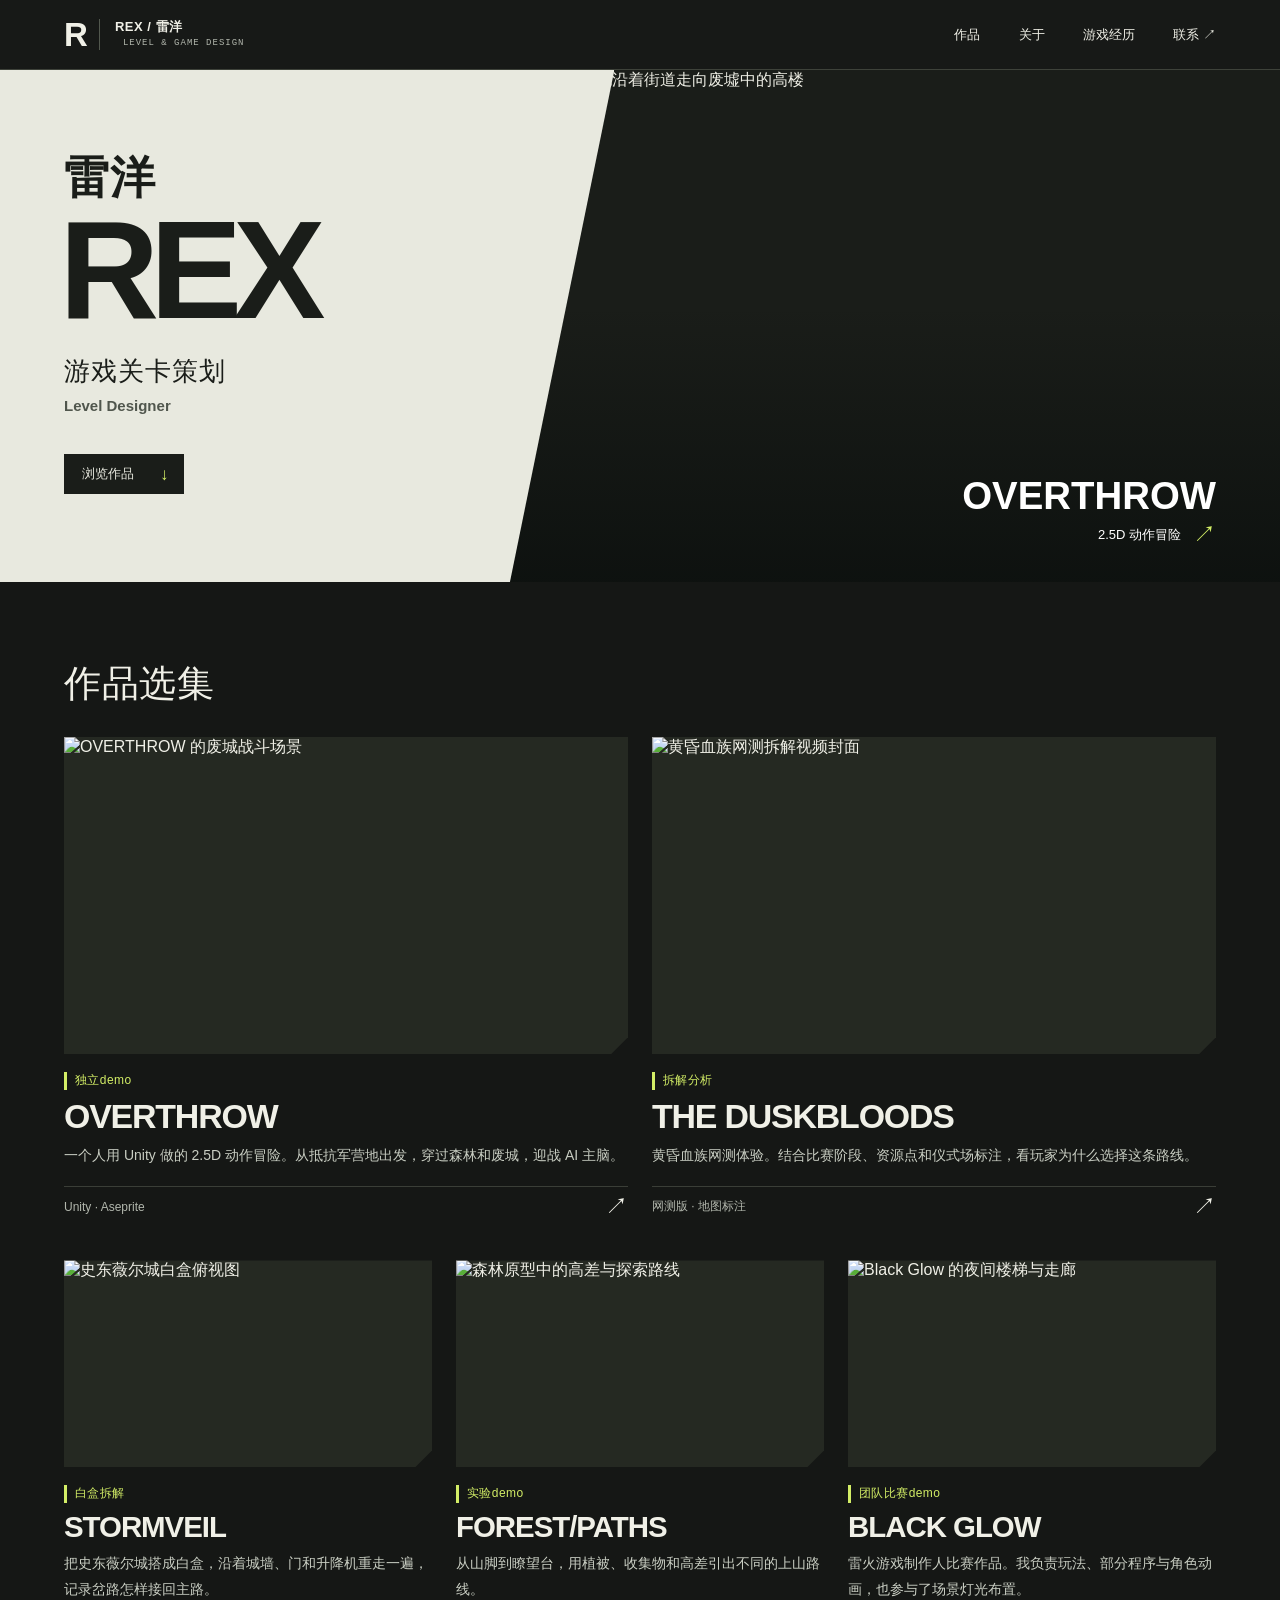
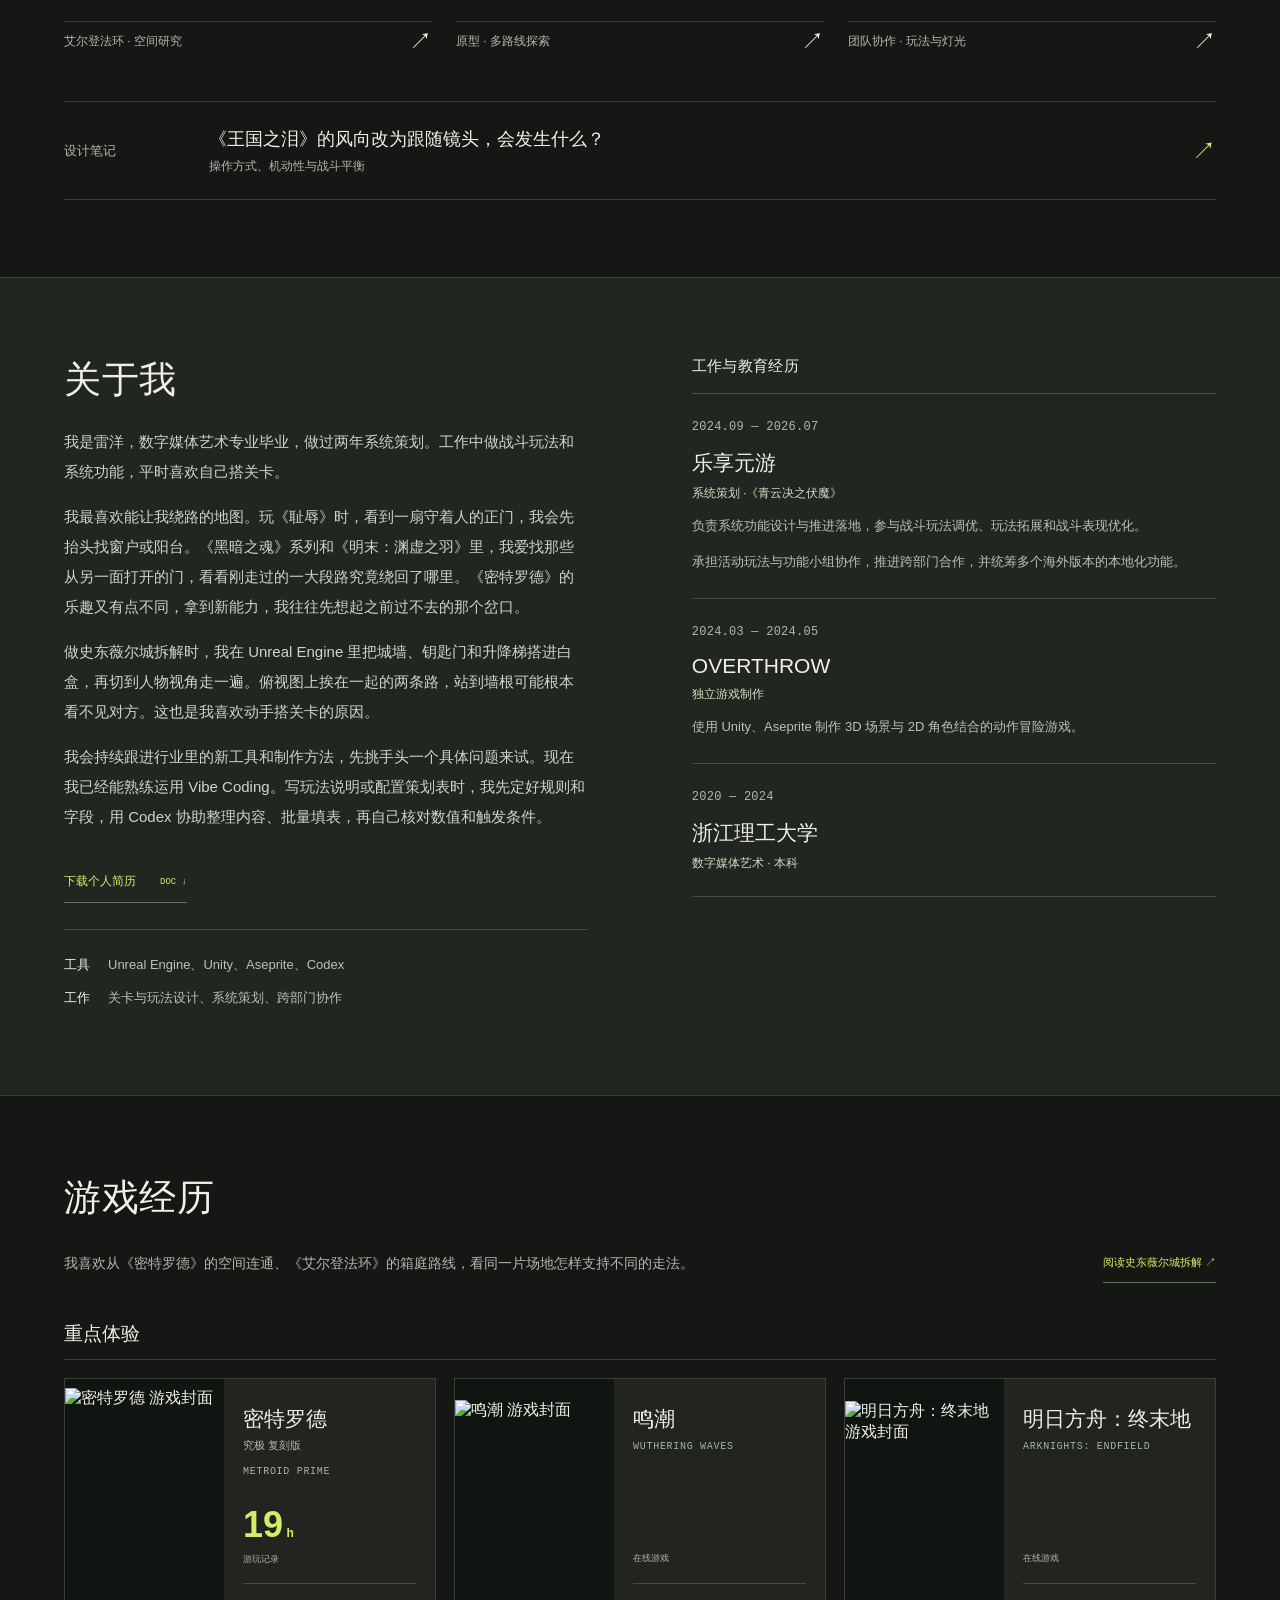
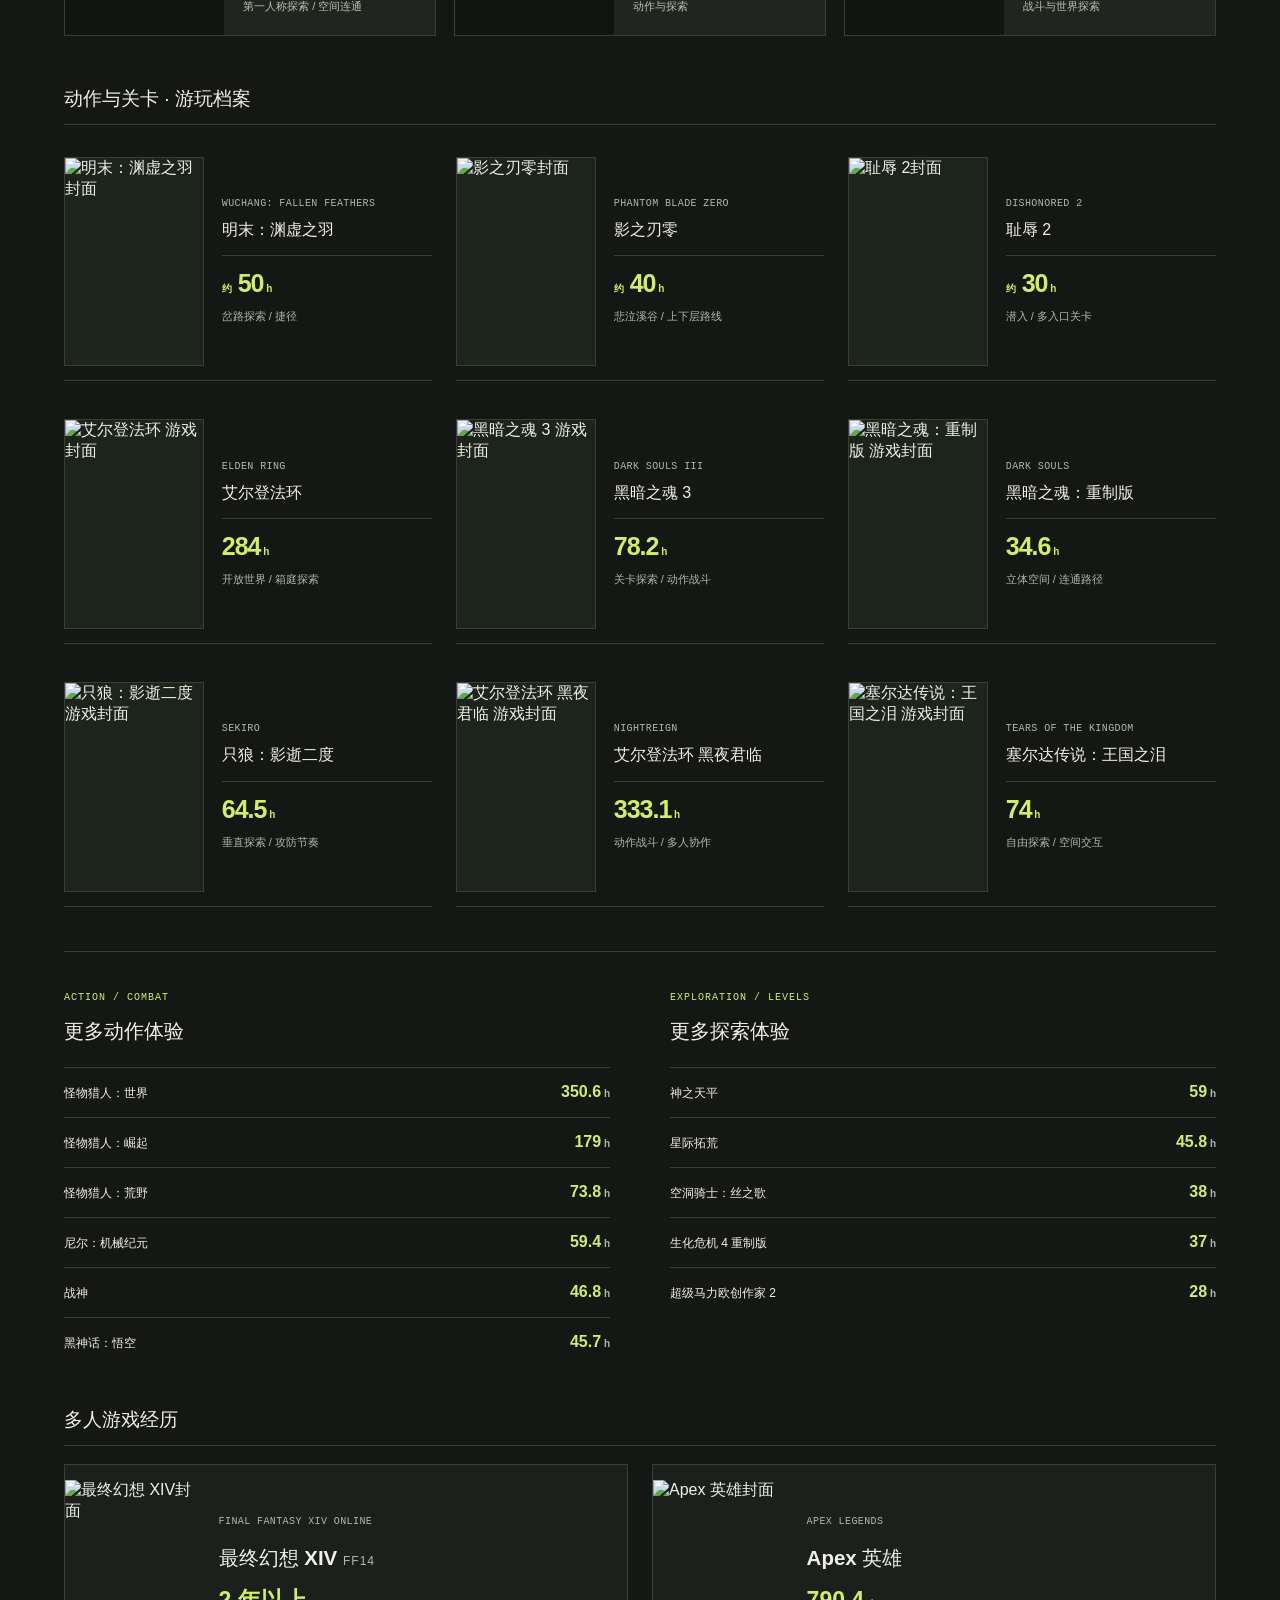
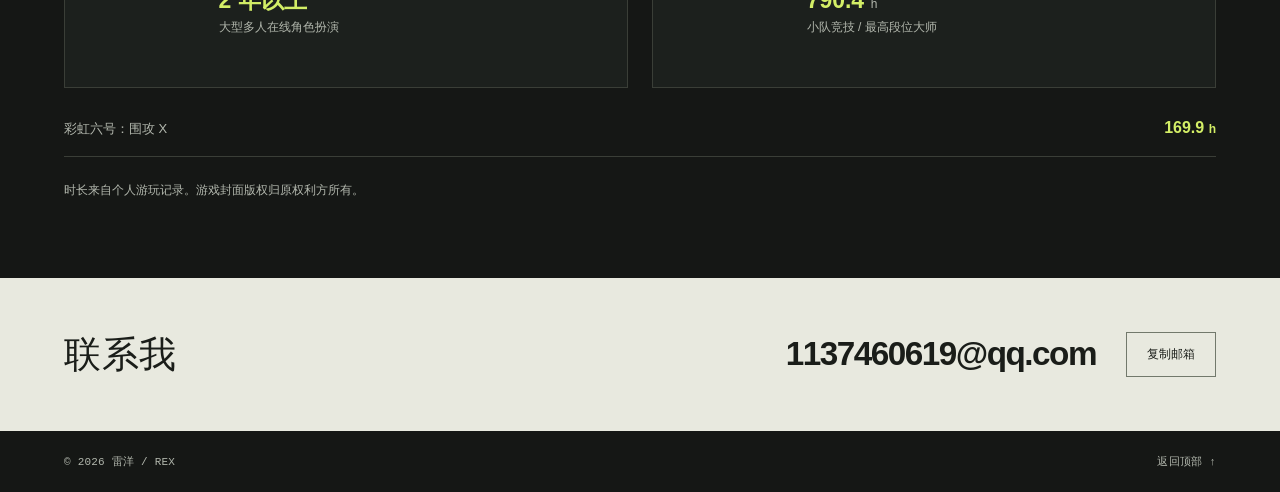
==== docs/index.html @ a98f4826 "Publish portfolio pages and styles" ====
<!doctype html><html lang="zh-CN"><head><meta charset="utf-8"><meta name="viewport" content="width=device-width,initial-scale=1"><meta name="theme-color" content="#101312"><meta name="description" content="雷洋 Rex 的游戏与关卡设计作品集，展示独立游戏、团队作品、关卡练习及设计研究。"><title>游戏与关卡设计作品集 | 雷洋 REX</title><link rel="preload" href="assets/fonts/chakra-petch-latin-semibold.woff2" as="font" type="font/woff2" crossorigin><link rel="icon" href="icon.svg" type="image/svg+xml"><link rel="stylesheet" href="style.css?v=7"><link rel="stylesheet" href="games.css?v=7.1"></head><body id="top" class="portfolio-home"><a class="skip" href="#main">跳转至内容</a><header class="nav"><a class="brand" href="index.html" aria-label="雷洋 Rex 首页">R<span class="brand-cross">+</span><span class="brand-text">REX / 雷洋<small>LEVEL & GAME DESIGN</small></span></a><nav aria-label="主导航"><a href="index.html#work">作品</a><a href="index.html#about">关于</a><a href="index.html#games">游戏经历</a><a href="index.html#contact">联系 ↗</a></nav></header><main id="main">
<section class="portfolio-hero" aria-labelledby="portfolio-name">
  <a class="featured-shot" href="overthrow.html" aria-label="查看 OVERTHROW 独立demo">
    <img src="assets/overthrow-cover.webp" width="1900" height="1069" alt="OVERTHROW 中，角色沿着街道走向废墟中的高楼" fetchpriority="high">
    <div class="featured-caption">
      <span class="featured-title">OVERTHROW</span>
      <span class="featured-subject">2.5D 动作冒险<span aria-hidden="true">↗</span></span>
    </div>
  </a>
  <div class="name-panel">
    <div class="name-content">
      <h1 id="portfolio-name"><span class="hero-hanzi">雷洋</span><span class="hero-latin">REX</span></h1>
      <p class="hero-role">游戏关卡策划</p>
      <p class="role-english" lang="en">Level Designer</p>
      <a class="hero-work-link" href="#work">浏览作品<span aria-hidden="true">↓</span></a>
    </div>
  </div>
</section>

<section id="work" class="works portfolio-works" aria-labelledby="work-title">
  <div class="section-heading"><h2 id="work-title">作品选集</h2></div>
  <div class="work-grid">
    <a class="project-row work-card" href="overthrow.html">
      <div class="work-image"><img src="assets/overthrow-frame-2.webp" alt="OVERTHROW 的废城战斗场景" loading="lazy"></div>
      <div class="work-details">
        <span class="project-kind">独立demo</span>
        <h3>OVERTHROW</h3>
        <p>一个人用 Unity 做的 2.5D 动作冒险。从抵抗军营地出发，穿过森林和废城，迎战 AI 主脑。</p>
        <div class="work-foot"><span>Unity · Aseprite</span><span class="card-arrow" aria-hidden="true">↗</span></div>
      </div>
    </a>
    <a class="project-row work-card" href="duskbloods.html">
      <div class="work-image"><img src="assets/dusk-cover.jpg" alt="黄昏血族网测拆解视频封面" loading="lazy"></div>
      <div class="work-details">
        <span class="project-kind">拆解分析</span>
        <h3>THE DUSKBLOODS</h3>
        <p>黄昏血族网测体验。结合比赛阶段、资源点和仪式场标注，看玩家为什么选择这条路线。</p>
        <div class="work-foot"><span>网测版 · 地图标注</span><span class="card-arrow" aria-hidden="true">↗</span></div>
      </div>
    </a>
    <a class="project-row work-card" href="stormveil.html">
      <div class="work-image"><img src="assets/stormveil-cover.webp" alt="史东薇尔城白盒俯视图" loading="lazy"></div>
      <div class="work-details">
        <span class="project-kind">白盒拆解</span>
        <h3>STORMVEIL</h3>
        <p>把史东薇尔城搭成白盒，沿着城墙、门和升降机重走一遍，记录岔路怎样接回主路。</p>
        <div class="work-foot"><span>艾尔登法环 · 空间研究</span><span class="card-arrow" aria-hidden="true">↗</span></div>
      </div>
    </a>
    <a class="project-row work-card" href="forest.html">
      <div class="work-image"><img src="assets/forest-cover.webp" alt="森林原型中的高差与探索路线" loading="lazy"></div>
      <div class="work-details">
        <span class="project-kind">实验demo</span>
        <h3>FOREST/PATHS</h3>
        <p>从山脚到瞭望台，用植被、收集物和高差引出不同的上山路线。</p>
        <div class="work-foot"><span>原型 · 多路线探索</span><span class="card-arrow" aria-hidden="true">↗</span></div>
      </div>
    </a>
    <a class="project-row work-card" href="blackglow.html">
      <div class="work-image"><img src="assets/blackglow-night-cover.png" alt="Black Glow 的夜间楼梯与走廊" loading="lazy"></div>
      <div class="work-details">
        <span class="project-kind">团队比赛demo</span>
        <h3>BLACK GLOW</h3>
        <p>雷火游戏制作人比赛作品。我负责玩法、部分程序与角色动画，也参与了场景灯光布置。</p>
        <div class="work-foot"><span>团队协作 · 玩法与灯光</span><span class="card-arrow" aria-hidden="true">↗</span></div>
      </div>
    </a>
  </div>
  <a class="research-link" href="research.html">
    <span class="research-type">设计笔记</span>
    <div><h3>《王国之泪》的风向改为跟随镜头，会发生什么？</h3><p>操作方式、机动性与战斗平衡</p></div>
    <span aria-hidden="true">↗</span>
  </a>
</section>

<section id="about" class="about">
  <div class="about-heading">
    <h2>关于我</h2>
    <p>我是雷洋，数字媒体艺术专业毕业，做过两年系统策划。工作中做战斗玩法和系统功能，平时喜欢自己搭关卡。</p>
    <p>我最喜欢能让我绕路的地图。玩《耻辱》时，看到一扇守着人的正门，我会先抬头找窗户或阳台。《黑暗之魂》系列和《明末：渊虚之羽》里，我爱找那些从另一面打开的门，看看刚走过的一大段路究竟绕回了哪里。《密特罗德》的乐趣又有点不同，拿到新能力，我往往先想起之前过不去的那个岔口。</p>
    <p>做史东薇尔城拆解时，我在 Unreal Engine 里把城墙、钥匙门和升降梯搭进白盒，再切到人物视角走一遍。俯视图上挨在一起的两条路，站到墙根可能根本看不见对方。这也是我喜欢动手搭关卡的原因。</p>
    <p>我会持续跟进行业里的新工具和制作方法，先挑手头一个具体问题来试。现在我已经能熟练运用 Vibe Coding。写玩法说明或配置策划表时，我先定好规则和字段，用 Codex 协助整理内容、批量填表，再自己核对数值和触发条件。</p>
    <a class="text-link" href="assets/rex-resume.doc" download="雷洋简历.doc">下载个人简历 <span>DOC ↓</span></a>
    <div class="practice-list">
      <p><strong>工具</strong>Unreal Engine、Unity、Aseprite、Codex</p>
      <p><strong>工作</strong>关卡与玩法设计、系统策划、跨部门协作</p>
    </div>
  </div>
<div class="experience"><div class="timeline-title">工作与教育经历</div><article><span class="micro">2024.09 — 2026.07</span><h3>乐享元游</h3><div class="experience-role">系统策划 ·《青云决之伏魔》</div><p>负责系统功能设计与推进落地，参与战斗玩法调优、玩法拓展和战斗表现优化。</p><p>承担活动玩法与功能小组协作，推进跨部门合作，并统筹多个海外版本的本地化功能。</p></article><article><span class="micro">2024.03 — 2024.05</span><h3>OVERTHROW</h3><div class="experience-role">独立游戏制作</div><p>使用 Unity、Aseprite 制作 3D 场景与 2D 角色结合的动作冒险游戏。</p></article><article><span class="micro">2020 — 2024</span><h3>浙江理工大学</h3><div class="experience-role">数字媒体艺术 · 本科</div></article></div></section>
<section id="games" class="gaming gaming-gallery">
  <div class="section-heading"><h2>游戏经历</h2></div>
  <div class="gaming-intro">
    <p>我喜欢从《密特罗德》的空间连通、《艾尔登法环》的箱庭路线，看同一片场地怎样支持不同的走法。</p>
    <a class="text-link" href="stormveil.html">阅读史东薇尔城拆解 ↗</a>
  </div>
  <div class="collection-heading"><h3>重点体验</h3></div>
<div class="focus-games"><article class="focus-game"><div class="focus-poster"><img src="assets/game-metroid.jpg" alt="密特罗德 游戏封面" width="736" height="1104" loading="lazy"></div><div class="focus-info"><h4>密特罗德</h4><p class="focus-subtitle">究极 复刻版</p><span class="focus-en">METROID PRIME</span><div class="focus-record"><strong>19<small> h</small></strong><span>游玩记录</span></div><p class="focus-tags">第一人称探索 / 空间连通</p></div></article><article class="focus-game"><div class="focus-poster"><img src="assets/game-wuthering-waves.jpg" alt="鸣潮 游戏封面" width="640" height="860" loading="lazy"></div><div class="focus-info"><h4>鸣潮</h4><span class="focus-en">WUTHERING WAVES</span><div class="focus-record"><span class="focus-record-label">在线游戏</span></div><p class="focus-tags">动作与探索</p></div></article><article class="focus-game"><div class="focus-poster"><img src="assets/game-endfield.jpg" alt="明日方舟：终末地 游戏封面" width="528" height="704" loading="lazy"></div><div class="focus-info"><h4>明日方舟：终末地</h4><span class="focus-en">ARKNIGHTS: ENDFIELD</span><div class="focus-record"><span class="focus-record-label">在线游戏</span></div><p class="focus-tags">战斗与世界探索</p></div></article></div><div class="collection-heading shelf-heading" id="action-games"><h3>动作与关卡 · 游玩档案</h3></div><div class="game-shelf history-library">
      <article class="shelf-game">
        <a class="shelf-cover store-cover" href="https://store.steampowered.com/app/2277560/"
               target="_blank" rel="noopener" aria-label="明末：渊虚之羽的官方商店封面（新标签页）">
              <img src="assets/game-wuchang.jpg" alt="明末：渊虚之羽封面" width="600" height="900" loading="lazy">
            </a>
        <div class="shelf-info">
          <span class="shelf-en" lang="en">WUCHANG: FALLEN FEATHERS</span>
          <h4>明末：渊虚之羽</h4>
          <div class="shelf-hours"><strong><small>约</small> 50<small> h</small></strong></div>
          <p>岔路探索 / 捷径</p>
        </div>
      </article>
      <article class="shelf-game">
        <a class="shelf-cover store-cover" href="https://store.steampowered.com/app/4115450/"
               target="_blank" rel="noopener" aria-label="影之刃零的官方商店封面（新标签页）">
              <img src="assets/game-phantom-blade-zero.jpg" alt="影之刃零封面" width="600" height="900" loading="lazy">
            </a>
        <div class="shelf-info">
          <span class="shelf-en" lang="en">PHANTOM BLADE ZERO</span>
          <h4>影之刃零</h4>
          <div class="shelf-hours"><strong><small>约</small> 40<small> h</small></strong></div>
          <p>悲泣溪谷 / 上下层路线</p>
        </div>
      </article>
      <article class="shelf-game">
        <a class="shelf-cover store-cover" href="https://store.steampowered.com/app/403640/"
               target="_blank" rel="noopener" aria-label="耻辱 2的官方商店封面（新标签页）">
              <img src="assets/game-dishonored-2.jpg" alt="耻辱 2封面" width="600" height="900" loading="lazy">
            </a>
        <div class="shelf-info">
          <span class="shelf-en" lang="en">DISHONORED 2</span>
          <h4>耻辱 2</h4>
          <div class="shelf-hours"><strong><small>约</small> 30<small> h</small></strong></div>
          <p>潜入 / 多入口关卡</p>
        </div>
      </article><article class="shelf-game"><div class="shelf-cover"><img src="assets/game-elden-ring.jpg" alt="艾尔登法环 游戏封面" width="500" height="750" loading="lazy"></div><div class="shelf-info"><span class="shelf-en">ELDEN RING</span><h4>艾尔登法环</h4><div class="shelf-hours"><strong>284<small> h</small></strong><span>游玩记录</span></div><p>开放世界 / 箱庭探索</p></div></article><article class="shelf-game"><div class="shelf-cover"><img src="assets/game-dark-souls-3.jpg" alt="黑暗之魂 3 游戏封面" width="720" height="1080" loading="lazy"></div><div class="shelf-info"><span class="shelf-en">DARK SOULS III</span><h4>黑暗之魂 3</h4><div class="shelf-hours"><strong>78.2<small> h</small></strong><span>游玩记录</span></div><p>关卡探索 / 动作战斗</p></div></article><article class="shelf-game"><div class="shelf-cover"><img src="assets/game-dark-souls.jpg" alt="黑暗之魂：重制版 游戏封面" width="600" height="849" loading="lazy"></div><div class="shelf-info"><span class="shelf-en">DARK SOULS</span><h4>黑暗之魂：重制版</h4><div class="shelf-hours"><strong>34.6<small> h</small></strong><span>游玩记录</span></div><p>立体空间 / 连通路径</p></div></article><article class="shelf-game"><div class="shelf-cover"><img src="assets/game-sekiro.jpg" alt="只狼：影逝二度 游戏封面" width="736" height="1049" loading="lazy"></div><div class="shelf-info"><span class="shelf-en">SEKIRO</span><h4>只狼：影逝二度</h4><div class="shelf-hours"><strong>64.5<small> h</small></strong><span>游玩记录</span></div><p>垂直探索 / 攻防节奏</p></div></article><article class="shelf-game"><div class="shelf-cover"><img src="assets/game-nightreign.jpg" alt="艾尔登法环 黑夜君临 游戏封面" width="736" height="1104" loading="lazy"></div><div class="shelf-info"><span class="shelf-en">NIGHTREIGN</span><h4>艾尔登法环 黑夜君临</h4><div class="shelf-hours"><strong>333.1<small> h</small></strong><span>游玩记录</span></div><p>动作战斗 / 多人协作</p></div></article><article class="shelf-game"><div class="shelf-cover"><img src="assets/game-zelda-totk.jpg" alt="塞尔达传说：王国之泪 游戏封面" width="736" height="980" loading="lazy"></div><div class="shelf-info"><span class="shelf-en">TEARS OF THE KINGDOM</span><h4>塞尔达传说：王国之泪</h4><div class="shelf-hours"><strong>74<small> h</small></strong><span>游玩记录</span></div><p>自由探索 / 空间交互</p></div></article></div><div class="game-list-grid"><div class="game-list"><span class="micro accent">ACTION / COMBAT</span><h3>更多动作体验</h3><ul><li><span>怪物猎人：世界</span><span class="record-hours">350.6<small> h</small></span></li><li><span>怪物猎人：崛起</span><span class="record-hours">179<small> h</small></span></li><li><span>怪物猎人：荒野</span><span class="record-hours">73.8<small> h</small></span></li><li><span>尼尔：机械纪元</span><span class="record-hours">59.4<small> h</small></span></li><li><span>战神</span><span class="record-hours">46.8<small> h</small></span></li><li><span>黑神话：悟空</span><span class="record-hours">45.7<small> h</small></span></li></ul></div><div class="game-list"><span class="micro accent">EXPLORATION / LEVELS</span><h3>更多探索体验</h3><ul><li><span>神之天平</span><span class="record-hours">59<small> h</small></span></li><li><span>星际拓荒</span><span class="record-hours">45.8<small> h</small></span></li><li><span>空洞骑士：丝之歌</span><span class="record-hours">38<small> h</small></span></li><li><span>生化危机 4 重制版</span><span class="record-hours">37<small> h</small></span></li><li><span>超级马力欧创作家 2</span><span class="record-hours">28<small> h</small></span></li></ul></div></div>
    <section class="online-history" aria-labelledby="online-heading">
      <div class="collection-heading"><h3 id="online-heading">多人游戏经历</h3></div>
      <div class="online-pair">
        <article class="online-game">
          <a class="online-cover store-cover" href="https://store.steampowered.com/app/39210/"
               target="_blank" rel="noopener" aria-label="最终幻想 XIV的官方商店封面（新标签页）">
              <img src="assets/game-ff14.jpg" alt="最终幻想 XIV封面" width="600" height="900" loading="lazy">
            </a>
          <div><span class="shelf-en" lang="en">FINAL FANTASY XIV ONLINE</span>
            <h4>最终幻想 XIV <small>FF14</small></h4>
            <div class="online-hours">2 年以上</div>
            <p>大型多人在线角色扮演</p>
          </div>
        </article>
        <article class="online-game">
          <a class="online-cover store-cover" href="https://store.steampowered.com/app/1172470/"
               target="_blank" rel="noopener" aria-label="Apex 英雄的官方商店封面（新标签页）">
              <img src="assets/game-apex.jpg" alt="Apex 英雄封面" width="600" height="900" loading="lazy">
            </a>
          <div><span class="shelf-en" lang="en">APEX LEGENDS</span>
            <h4>Apex 英雄</h4>
            <div class="online-hours">790.4 <small>h</small></div><p>小队竞技 / 最高段位大师</p>
          </div>
        </article>
      </div>
      <p class="online-other"><span>彩虹六号：围攻 X</span><strong>169.9 <small>h</small></strong></p>
    </section>
    <p class="record-note">时长来自个人游玩记录。游戏封面版权归原权利方所有。</p></section>
<section id="contact" class="contact portfolio-contact">
  <h2>联系我</h2>
  <div class="contact-address">
    <a class="email" href="mailto:1137460619@qq.com">1137460619@qq.com</a>
    <button type="button" class="copy-email">复制邮箱</button>
  </div>
</section>
</main><footer><span>© 2026 雷洋 / REX</span><a href="#top">返回顶部 ↑</a></footer><dialog id="lightbox" aria-label="图片放大查看"><div class="lightbox-bar"><span id="imageCaption"></span><a id="originalImage" target="_blank" rel="noopener">打开原图 ↗</a><button id="closeImage" aria-label="关闭图片">关闭 ×</button></div><div class="lightbox-scroll"><img id="largeImage" alt=""></div></dialog><div class="toast" role="status" aria-live="polite" id="toast"></div><script src="app.js"></script></body></html>
---- docs/style.css ----
:root{--bg:#101312;--panel:#181c19;--line:#343b34;--text:#eceee6;--muted:#a0a89e;--acid:#d6e09f;--mono:Consolas,'Courier New',monospace}*{box-sizing:border-box}html{scroll-behavior:smooth;scroll-padding-top:100px}body{margin:0;background:var(--bg);color:var(--text);font-family:'Microsoft YaHei','PingFang SC',Arial,sans-serif;-webkit-font-smoothing:antialiased}a{color:inherit;text-decoration:none}button{font:inherit;color:inherit}button,a{-webkit-tap-highlight-color:transparent}button{cursor:pointer}img{display:block;max-width:100%}a:focus-visible,button:focus-visible,video:focus-visible{outline:2px solid var(--acid);outline-offset:6px}::selection{background:var(--acid);color:var(--bg)}.skip{position:fixed;top:-100px;left:12px;background:var(--acid);color:var(--bg);padding:12px;z-index:100}.skip:focus{top:12px}.nav{height:92px;padding:0 5%;display:flex;align-items:center;justify-content:space-between;border-bottom:1px solid var(--line);background:var(--bg);position:relative;z-index:10}.brand{display:flex;align-items:center;font-size:44px;font-family:Arial,sans-serif;letter-spacing:-5px;font-weight:800;gap:4px}.brand-cross{font-size:22px;color:var(--acid);align-self:flex-start;margin-top:4px}.brand-text{font-size:13px;letter-spacing:1.5px;margin-left:20px;font-weight:600}.brand-text small{display:block;font:8px var(--mono);letter-spacing:1px;color:var(--muted);margin-top:5px}.nav nav{display:flex;gap:37px;font-size:12px}.nav small{font:9px var(--mono);color:var(--muted);margin-left:8px}.nav a:hover{color:var(--acid)}.micro{font:10px var(--mono);letter-spacing:1.6px;display:block}.accent{color:var(--acid)}.muted{color:var(--muted)}.home-hero{padding:0 5%}.hero-topline{display:flex;justify-content:space-between;padding:22px 0 30px;font:9px var(--mono);letter-spacing:1.4px;color:var(--muted)}.status-dot:before{content:'';width:5px;height:5px;background:var(--acid);display:inline-block;margin:0 9px 2px 0}.hero-grid{display:grid;grid-template-columns:1fr 1.18fr;gap:6%;align-items:center}.hero-copy{padding:32px 0 20px}.hero-copy h1{font-size:32px;font-weight:500;letter-spacing:4px;margin:25px 0 17px;line-height:1}.display-name{display:block;font-family:Impact,'Arial Narrow',Arial,sans-serif;font-size:clamp(120px,13vw,190px);font-weight:900;letter-spacing:-3px;line-height:1;margin:6px 0 15px}.cross{font-family:Arial,sans-serif;color:var(--acid);font-size:.55em;vertical-align:top;font-weight:400;margin-left:10px}.hero-statement{font-size:24px;line-height:1.6;margin:13px 0 16px;font-weight:500;letter-spacing:1px}.intro-small{font-size:12px;line-height:1.9;color:var(--muted);margin-bottom:28px}.solid-link{display:inline-flex;justify-content:space-between;align-items:center;gap:35px;background:var(--acid);color:#20271c;font-size:12px;padding:16px 23px;border:1px solid var(--acid);transition:background .2s}.solid-link:hover{background:#eef4d1}.solid-link span{font-size:22px;line-height:16px}.hero-image{display:block;height:560px;position:relative;overflow:hidden;background:#313a30}.hero-image>img{width:100%;height:100%;object-fit:cover;object-position:56% center;filter:saturate(.55);transition:transform .8s,filter .8s}.hero-image:hover>img{transform:scale(1.03);filter:saturate(1)}.hero-image:after{content:'';position:absolute;inset:0;background:linear-gradient(transparent 40%,#09100be8)}.image-grid{position:absolute;inset:0;background:linear-gradient(90deg,transparent 49.9%,#ced5ba26 50%,transparent 50.1%),linear-gradient(transparent 49.9%,#ced5ba26 50%,transparent 50.1%);z-index:1}.hero-image-label{position:absolute;bottom:32px;left:30px;right:30px;z-index:2;display:grid;gap:11px}.hero-image-label>span:first-child{font:9px var(--mono);letter-spacing:2px}.hero-image-label strong{font-family:Impact,'Arial Narrow',Arial,sans-serif;font-size:44px;letter-spacing:1px;font-weight:500}.hero-image-label>span:last-child{font-size:11px;color:#c8d0bc}.hero-image-label b{float:right;font-size:27px;font-weight:400}.corner{position:absolute;font:22px var(--mono);z-index:3;color:var(--acid)}.top-left{top:12px;left:16px}.bottom-right{right:14px;top:12px}.hero-bottom{display:flex;justify-content:space-between;border-top:1px solid var(--line);margin-top:36px;padding:20px 0;font:9px var(--mono);letter-spacing:2px;color:var(--muted)}.works{padding:90px 5%}.section-heading{display:flex;justify-content:space-between;align-items:flex-end;margin-bottom:45px}.section-heading h2{font-size:34px;font-weight:500;margin:15px 0 0}.section-heading h2 span{font:10px var(--mono);margin-left:20px;letter-spacing:1px;color:var(--muted)}.section-heading>p{font-size:11px;color:var(--muted);margin:0}.project-row{display:grid;grid-template-columns:35px 1fr 240px 35px;align-items:center;gap:25px;border-top:1px solid var(--line);padding:28px 0;position:relative;transition:background .3s}.project-row:last-of-type{border-bottom:1px solid var(--line)}.project-number{font:11px var(--mono);align-self:flex-start;padding-top:12px;color:var(--muted)}.project-title h3{font:clamp(27px,4.3vw,66px) Impact,'Arial Narrow',Arial,sans-serif;letter-spacing:-.3px;margin:12px 0 10px;line-height:1.04}.project-title .micro{color:var(--muted);font-size:9px}.project-title p{font-size:13px;letter-spacing:.5px;margin:0 0 13px;color:#cad0c4}.project-meta{font-size:9px;color:var(--muted)}.project-meta i{font-style:normal;padding:0 8px;color:#515a4d}.project-thumb{height:145px;overflow:hidden}.project-thumb img{width:100%;height:100%;object-fit:cover;filter:saturate(.4) brightness(.8);transition:filter .4s,transform .6s}.project-arrow{font-size:35px;color:#737e69;text-align:right}.project-row:hover h3,.project-row:hover .project-arrow{color:var(--acid)}.project-row:hover .project-thumb img{filter:none;transform:scale(1.04)}.research-link{display:grid;grid-template-columns:185px 1fr auto;align-items:center;gap:20px;padding:30px 0;border-top:1px solid var(--line);margin-top:20px;color:var(--muted)}.research-link h3{color:var(--text);font-size:17px;font-weight:500;margin:0 0 9px}.research-link p{font-size:10px;margin:0}.research-link>span:last-child{font-size:11px;color:var(--acid)}.research-link:hover h3{color:var(--acid)}.about{padding:85px 5%;background:#1c221d;display:grid;grid-template-columns:1fr 1fr;gap:11%}.about-heading h2{font-size:40px;font-weight:500;line-height:1.5;margin:26px 0}.about-heading h2 span{font-size:24px;white-space:nowrap}.about p{font-size:13px;color:#bac2b4;line-height:2}.text-link{display:inline-flex;gap:24px;align-items:center;border-bottom:1px solid #647057;padding:12px 0;font-size:12px;color:var(--acid);margin-top:14px}.text-link span{font:9px var(--mono)}.skill-tags{display:flex;gap:8px;flex-wrap:wrap;margin-top:32px}.skill-tags span{font-size:10px;border:1px solid #4a5544;padding:8px 11px;color:#c0c8b8}.timeline-title{font:10px var(--mono);letter-spacing:2px;border-bottom:1px solid #4a5544;padding-bottom:19px;color:var(--muted)}.experience article{padding:24px 0;border-bottom:1px solid #3c4838}.experience .micro{color:var(--muted)}.experience h3{font-size:21px;font-weight:500;margin:13px 0 8px}.experience-role{font-size:12px;color:var(--acid)}.experience p{font-size:12px;margin:12px 0 0}.contact{padding:65px 5% 55px;background:var(--acid);color:#242c1f}.contact-title{display:flex;align-items:center;justify-content:space-between}.contact-title h2{font-size:clamp(30px,4vw,58px);font-weight:500;line-height:1.5;margin:25px 0 30px}.contact-title>span{font-size:125px;font-family:Arial,sans-serif;font-weight:300}.contact-bottom{display:flex;align-items:center;justify-content:space-between;border-top:1px solid #a0ae76;padding-top:23px;gap:15px}.contact-bottom .micro{font-size:8px;margin-bottom:10px}.email{font:clamp(18px,2.5vw,33px) var(--mono);letter-spacing:-1px}.email:hover{text-decoration:underline}.copy-email{padding:13px 20px;border:1px solid #5c6a40;background:transparent;font-size:11px}.copy-email:hover{background:#26321e;color:var(--acid)}footer{padding:27px 5%;display:flex;justify-content:space-between;font:9px var(--mono);letter-spacing:1px;gap:15px;color:var(--muted)}.detail-hero{height:560px;position:relative;overflow:hidden}.detail-hero>img{width:100%;height:100%;object-fit:cover;filter:saturate(.75)}.detail-hero-shade{position:absolute;inset:0;background:linear-gradient(180deg,#10131244,#10131211 20%,#101312f7 100%)}.detail-title{position:absolute;bottom:40px;left:7%;right:7%}.back-link{font-size:11px;display:inline-block;color:var(--muted);margin-bottom:35px}.back-link:hover{color:var(--acid)}.detail-title .back-link{color:#e4e8de;display:block}.detail-title h1{font:clamp(45px,8vw,120px) Impact,'Arial Narrow',Arial,sans-serif;margin:13px 0 18px;letter-spacing:1px}.detail-title p{font-size:18px;margin:0;color:#d0d8c8}.project-spec{padding:25px 7% 32px;display:grid;grid-template-columns:1fr .8fr 1.2fr 1.2fr;gap:25px;border-bottom:1px solid var(--line);font-size:12px;line-height:1.8}.project-spec span{display:block;color:var(--muted);font-size:9px;margin-bottom:8px}.detail-layout{max-width:1450px;margin:auto;display:grid;grid-template-columns:170px 1fr;gap:55px;padding:70px 7%}.detail-layout aside{position:sticky;top:30px;align-self:start;display:grid;gap:20px}.detail-layout aside a{font-size:11px;color:var(--muted);border-left:2px solid var(--line);padding-left:14px}.detail-layout aside a:hover,.detail-layout aside a.active{color:var(--acid);border-color:var(--acid)}.detail-body{min-width:0}.detail-body section{margin-bottom:75px;scroll-margin-top:35px}.detail-body h2{font-size:30px;font-weight:500;margin:16px 0 25px}.detail-body .lead{font-size:15px;line-height:2;color:#c2c9bb}.download-row{display:flex;align-items:center;gap:25px;margin-top:25px}.download-row>span{font-size:11px;color:var(--muted)}video{width:100%;max-height:600px;background:#080a08;display:block;aspect-ratio:16/9}.caption,figcaption{color:var(--muted);font-size:10px;line-height:1.7;margin:12px 0}.design-section{margin:38px 0 50px}.design-section h3{font-weight:500;font-size:21px;margin:0 0 16px}.design-section p{font-size:13px;color:#b5beac;line-height:2;max-width:760px;margin-bottom:24px}figure{margin:0}.zoom{padding:0;border:0;display:block;width:100%;position:relative;background:#1b211a;overflow:hidden}.zoom>img{width:100%;height:auto;max-height:650px;object-fit:contain;transition:filter .3s}.zoom-hint{position:absolute;right:14px;bottom:14px;background:#101312d9;padding:9px 13px;font:9px var(--mono);color:var(--acid);opacity:0;transition:opacity .3s}.zoom:hover .zoom-hint,.zoom:focus-visible .zoom-hint{opacity:1}.gallery{display:grid;grid-template-columns:1fr 1fr;gap:30px 20px}.gallery .tall-image{grid-column:1/-1}.tall-image .zoom{background:#d9ddd1}.tall-image img{max-height:650px;width:auto;max-width:100%;margin:auto}.next-project{display:grid;grid-template-columns:1fr auto;gap:20px;padding:45px 7%;background:#20271e;border-top:1px solid #44513b}.next-project>.micro{grid-column:1/-1;color:var(--muted)}.next-project strong{font:clamp(30px,6vw,80px) Impact,'Arial Narrow',Arial,sans-serif;font-weight:400}.next-project>span:last-child{font-size:60px;color:var(--acid)}.next-project:hover{background:#2b3426}.research-page{max-width:940px;padding:60px 5% 100px;margin:auto}.research-page .back-link{display:block}.research-page h1{font-size:50px;font-weight:500;line-height:1.45;margin:20px 0}.research-page .lead{font-size:16px;color:var(--muted)}.research-intro{font-size:23px;line-height:1.9;padding:40px 0;border-top:1px solid var(--line);border-bottom:1px solid var(--line);margin:38px 0}.research-page article{padding:25px 0}.research-page h2{font-size:24px;font-weight:500}.research-page article p{font-size:14px;line-height:2.1;color:#bcc5b2}.research-page .solid-link{margin-top:30px}dialog{padding:0;border:1px solid #4d5944;background:#141a13;color:var(--text);width:94vw;max-width:1500px;max-height:94vh}dialog::backdrop{background:#000d}.lightbox-bar{display:flex;align-items:center;gap:20px;flex-wrap:wrap;padding:16px 22px;border-bottom:1px solid var(--line);font-size:11px}.lightbox-bar>span{flex:1}.lightbox-bar a{color:var(--acid)}.lightbox-bar button{background:none;border:1px solid #526047;padding:8px 13px;font-size:11px}.lightbox-scroll{overflow:auto;max-height:78vh;padding:20px}.lightbox-scroll img{width:auto;max-width:100%;height:auto;margin:auto}.toast{position:fixed;bottom:25px;left:50%;transform:translate(-50%,20px);background:var(--acid);color:var(--bg);padding:13px 24px;font-size:12px;opacity:0;pointer-events:none;transition:opacity .2s,transform .2s;z-index:50}.toast.visible{opacity:1;transform:translate(-50%,0)}@media(min-width:1600px){.nav,.home-hero,.works,.about,.contact,footer{padding-left:calc((100vw - 1440px)/2);padding-right:calc((100vw - 1440px)/2)}}@media(max-width:1000px){.hero-grid{gap:4%;grid-template-columns:1fr 1fr}.hero-image{height:520px}.hero-copy h1{font-size:28px}.display-name{font-size:130px}.hero-statement{font-size:21px}.project-row{grid-template-columns:25px 1fr 180px 25px;gap:18px}.project-thumb{height:125px}.project-title h3{font-size:40px}.project-meta{font-size:8px}.about{gap:7%}.about-heading h2{font-size:32px}.detail-layout{grid-template-columns:125px 1fr;gap:30px;padding:50px 5%}.project-spec{padding-left:5%;padding-right:5%;font-size:11px}.research-link{grid-template-columns:145px 1fr auto}.section-heading>p{display:none}}@media(max-width:700px){html{scroll-padding-top:20px}.nav{height:78px;padding:0 6%}.brand{font-size:36px}.brand-text{font-size:11px;margin-left:10px;letter-spacing:1px}.brand-text small{font-size:6px}.brand-cross{font-size:17px}.nav nav{gap:18px;font-size:11px}.nav small{display:none}.home-hero{padding:0 6%}.hero-topline{font-size:8px;letter-spacing:.6px;padding-bottom:10px}.hero-topline>span:last-child{display:none}.hero-grid{display:block}.hero-copy{padding:28px 0 35px}.hero-copy h1{font-size:30px}.display-name{font-size:144px;line-height:1.03}.hero-statement{font-size:24px}.intro-small{font-size:12px}.hero-image{height:370px}.hero-image>img{object-position:center}.hero-image-label{left:24px;bottom:25px}.hero-image-label strong{font-size:39px}.hero-bottom{font-size:8px;letter-spacing:.6px;gap:10px;margin-top:25px}.works{padding:60px 6%}.section-heading h2{font-size:30px}.section-heading h2 span{display:block;margin:9px 0 0;font-size:8px}.section-heading{margin-bottom:30px}.project-row{grid-template-columns:24px 1fr 25px;gap:12px;padding:24px 0}.project-title h3{font-size:37px}.project-title p{font-size:11px;line-height:1.8}.project-meta{font-size:9px;line-height:1.8;display:block}.project-meta i{padding:0 4px}.project-thumb{grid-column:2/3;grid-row:2;height:170px}.project-thumb img{filter:saturate(.8)}.project-arrow{grid-column:3;grid-row:1;align-self:start;font-size:27px}.research-link{grid-template-columns:1fr;padding:25px 0;gap:14px}.research-link h3{font-size:17px}.research-link p{line-height:1.8}.about{padding:60px 6%;grid-template-columns:1fr;gap:50px}.about-heading h2{font-size:36px}.about-heading h2 span{font-size:23px}.contact{padding:45px 6%}.contact-title h2{font-size:30px}.contact-title>span{font-size:70px}.contact-bottom{flex-direction:column;align-items:stretch;gap:23px}.email{font-size:23px}.copy-email{align-self:flex-start}footer{padding:25px 6%;flex-wrap:wrap;font-size:8px}footer>span:nth-child(2){order:3;width:100%;font-size:7px}.detail-hero{height:420px}.detail-title{left:6%;right:6%;bottom:30px}.detail-title h1{font-size:52px;overflow-wrap:anywhere}.detail-title p{font-size:14px;line-height:1.7}.detail-title .micro{font-size:9px}.project-spec{grid-template-columns:1fr 1fr;padding:25px 6%;gap:22px;font-size:11px}.detail-layout{display:block;padding:0 6% 20px}.detail-layout aside{position:relative;top:0;display:flex;gap:20px;overflow:auto;padding:24px 0;white-space:nowrap;margin-bottom:24px}.detail-layout aside a{font-size:10px;padding:0;border:0}.detail-body h2{font-size:26px}.detail-body .lead{font-size:13px}.detail-body section{margin-bottom:50px}.design-section h3{font-size:19px;line-height:1.7}.design-section p{font-size:12px}.gallery{grid-template-columns:1fr;gap:22px}.download-row{flex-direction:column;align-items:flex-start;gap:14px}.zoom-hint{opacity:1;font-size:8px;right:8px;bottom:8px;padding:6px 9px}.caption,figcaption{font-size:9px}.next-project{padding:30px 6%;gap:16px}.next-project strong{font-size:35px}.next-project>span:last-child{font-size:35px}.lightbox-bar{padding:12px;gap:12px;font-size:10px}.lightbox-bar>span{flex-basis:100%}.lightbox-scroll{padding:8px}.research-page{padding:40px 6% 70px}.research-page h1{font-size:36px}.research-page .lead{font-size:14px;line-height:1.9}.research-intro{font-size:19px}.research-page h2{font-size:22px}.research-page article p{font-size:13px}}@media(prefers-reduced-motion:reduce){html{scroll-behavior:auto}*,*:before,*:after{transition:none!important}}

.gaming{padding:85px 5%;border-top:1px solid var(--line)}
.gaming-intro{display:flex;align-items:center;justify-content:space-between;gap:50px;margin:-12px 0 35px}.gaming-intro p{max-width:630px;color:var(--muted);font-size:13px;line-height:2}.gaming-intro .text-link{flex-shrink:0;font-size:11px;margin:0}
.game-feature-grid{display:grid;grid-template-columns:repeat(4,1fr);border:1px solid var(--line)}.game-feature{padding:26px 24px 21px;border-right:1px solid var(--line);position:relative;background:linear-gradient(150deg,#20271d 0%,#151a16 75%)}.game-feature:last-child{border-right:0}.game-feature:before{content:'+';position:absolute;right:12px;top:10px;color:#657258;font:16px var(--mono)}.game-feature .micro{font-size:8px;letter-spacing:.7px;color:var(--muted);padding-right:12px}.game-feature h3{font-size:17px;min-height:46px;margin:18px 0 14px;font-weight:500;line-height:1.5}.game-hours{font:62px 'Arial Narrow',Arial,sans-serif;letter-spacing:-3px;color:var(--acid)}.game-hours>span{font:12px var(--mono);margin-left:8px;letter-spacing:0;color:var(--muted)}.game-feature p{font-size:10px;color:var(--muted);border-top:1px solid var(--line);padding-top:16px;margin:20px 0 0}
.game-list-grid{display:grid;grid-template-columns:1fr 1fr;gap:60px;margin:45px 0 40px}.game-list h3{font-size:20px;font-weight:500;margin:13px 0 22px}.game-list ul{list-style:none;padding:0;margin:0}.game-list li{display:flex;justify-content:space-between;gap:20px;align-items:baseline;padding:15px 0;border-top:1px solid var(--line);font-size:12px}.record-hours{font:16px var(--mono);color:var(--acid);white-space:nowrap}.record-hours small{font-size:10px;color:var(--muted)}
.online-record{border-top:1px solid var(--line);border-bottom:1px solid var(--line);padding:28px 0;display:grid;grid-template-columns:1fr 2fr;gap:35px}.online-record h3{font-size:23px;font-weight:500;margin:14px 0}.online-record p{font-size:11px;line-height:1.9;color:var(--muted)}.online-games{display:grid;grid-template-columns:1fr 1fr;gap:12px 24px}.online-game{padding:15px 0;border-bottom:1px solid var(--line);display:grid;grid-template-columns:24px 1fr;gap:6px 8px}.online-game>span{font:10px var(--mono);color:var(--muted);padding-top:4px}.online-game strong{font-size:18px;font-weight:500}.online-game small{grid-column:2;font:9px var(--mono);letter-spacing:1px;color:var(--muted)}.online-game.compact{border-bottom:0}.online-game.compact strong{font-size:13px}.online-game.compact small{color:var(--acid);font-size:12px}.record-note{font-size:10px;line-height:1.9;color:var(--muted);margin:20px 0 0}
.dusk-row h3{font-size:clamp(25px,3.7vw,57px)}.analysis-header{padding:55px 5% 45px;display:grid;grid-template-columns:1fr 1.22fr;gap:6%;align-items:center}.analysis-heading .back-link{display:block;margin-bottom:35px}.analysis-heading h1{font-size:52px;letter-spacing:2px;font-weight:500;margin:20px 0}.analysis-heading h1 span{display:block;font:18px var(--mono);letter-spacing:1px;margin-top:10px;color:var(--muted)}.analysis-subtitle{font-size:21px;line-height:1.8;color:#d1d7c9;margin:26px 0}.analysis-tags{display:flex;gap:8px;flex-wrap:wrap}.analysis-tags span{font-size:10px;border:1px solid var(--line);padding:8px 10px;color:var(--acid)}.analysis-video>a{position:relative;display:block;border:1px solid var(--line);overflow:hidden}.analysis-video img{width:100%;aspect-ratio:16/9;object-fit:cover;transition:filter .2s}.analysis-video a:hover img{filter:brightness(1.1)}.watch-badge{position:absolute;bottom:0;right:0;background:var(--acid);padding:14px 19px;color:var(--bg);font-size:12px}.analysis-video>p{font-size:10px;color:var(--muted);line-height:1.9;margin:14px 0 0}.analysis-video>p>span{display:block;font:8px var(--mono);letter-spacing:1.5px;margin-top:5px}.analysis-thesis{margin:27px 0;border-left:3px solid var(--acid);padding:23px 26px;background:var(--panel)}.analysis-thesis .micro{color:var(--acid)}.analysis-thesis p{font-size:17px;line-height:1.9;margin:14px 0 0}.analysis-thesis strong{font-weight:500;color:var(--acid)}.match-flow{list-style:none;display:grid;grid-template-columns:repeat(4,1fr);padding:0;margin:30px 0;border:1px solid var(--line)}.match-flow li{padding:20px 15px;border-right:1px solid var(--line)}.match-flow li:last-child{border-right:0;background:#222b1b}.match-flow li>span{font:8px var(--mono);letter-spacing:1px;color:var(--muted)}.match-flow strong{display:block;font-size:19px;color:var(--acid);font-weight:500;margin:14px 0}.match-flow p{font-size:11px;line-height:1.9;color:var(--muted);margin:0}.takeaway-list{margin:25px 0 30px}.takeaway-list article{display:flex;gap:24px;border-top:1px solid var(--line);padding:22px 0}.takeaway-list article>span{font:13px var(--mono);color:var(--acid);padding-top:6px}.takeaway-list h3{font-size:18px;font-weight:500;margin:0 0 10px}.takeaway-list p{font-size:12px;line-height:2;color:var(--muted);margin:0}
@media(min-width:1600px){.gaming,.analysis-header{padding-left:calc((100vw - 1440px)/2);padding-right:calc((100vw - 1440px)/2)}}
@media(max-width:1000px){.game-feature{padding:23px 16px}.game-feature h3{font-size:15px}.game-hours{font-size:51px}.gaming-intro{display:block}.gaming-intro .text-link{margin-bottom:10px}.analysis-heading h1{font-size:42px}.analysis-subtitle{font-size:18px}.match-flow{grid-template-columns:1fr 1fr}.match-flow li:nth-child(2){border-right:0}.match-flow li:nth-child(-n+2){border-bottom:1px solid var(--line)}}
@media(max-width:700px){.nav{height:auto;min-height:78px;gap:16px;flex-wrap:wrap;padding-top:16px;padding-bottom:15px}.nav nav{gap:18px}.nav .brand-text{font-size:10px}.nav nav a{font-size:10px}.gaming{padding:60px 6%}.gaming-intro{margin:0 0 26px}.gaming-intro p{font-size:12px}.game-feature-grid{grid-template-columns:1fr 1fr}.game-feature:nth-child(2){border-right:0}.game-feature:nth-child(-n+2){border-bottom:1px solid var(--line)}.game-feature .micro{font-size:7px;line-height:1.6;min-height:24px}.game-feature h3{font-size:14px;min-height:43px;margin-top:12px}.game-hours{font-size:50px}.game-feature p{font-size:9px;line-height:1.7}.game-list-grid{grid-template-columns:1fr;gap:36px;margin-top:35px}.online-record{grid-template-columns:1fr;gap:15px}.online-game strong{font-size:15px;line-height:1.6}.online-game small{font-size:8px;letter-spacing:.5px;line-height:1.6}.online-game.compact strong{font-size:11px}.online-game.compact small{font-size:11px}.record-note{font-size:9px}.dusk-row h3{font-size:32px}.analysis-header{display:block;padding:35px 6%}.analysis-heading h1{font-size:42px}.analysis-heading h1 span{font-size:15px}.analysis-subtitle{font-size:21px}.analysis-video{margin-top:30px}.analysis-video>p{font-size:9px}.analysis-thesis{padding:20px}.analysis-thesis p{font-size:15px}.match-flow li{padding:18px 13px}.match-flow strong{font-size:18px}.takeaway-list h3{font-size:17px}.takeaway-list p{font-size:12px}}

.project-kind{display:inline-block;font:11px 'Microsoft YaHei',sans-serif;letter-spacing:1px;color:var(--acid);padding:7px 11px;border:1px solid #596248;background:#242c1d;line-height:1.4}.detail-kind{margin-top:14px}.study-reading{display:grid;grid-template-columns:88px 1fr;gap:22px;background:#1b221b;border-left:2px solid var(--acid);padding:24px;margin:20px 0}.study-reading>span{font-size:12px;color:var(--acid);padding-top:4px}.study-reading>p{font-size:14px;line-height:2;color:#cbd3c3;margin:0}.study-text{font-size:14px;line-height:2;color:#bcc5b2}.study-block{margin:38px 0 48px}.study-label>span{font:9px var(--mono);letter-spacing:1px;color:var(--acid)}.study-label h3{font-size:24px;line-height:1.6;font-weight:500;margin:12px 0 20px}.analysis-figure{margin:24px 0}.analysis-figure img{width:100%;height:auto}.video-context{display:flex;align-items:baseline;justify-content:space-between;gap:20px;margin:12px 0 22px;font-size:11px;line-height:1.8;color:var(--muted)}.video-context p{margin:0}.video-context a{color:var(--acid);white-space:nowrap;border-bottom:1px solid var(--line)}.clip-reading{padding:22px 26px;border:1px solid var(--line);background:var(--panel)}.clip-reading p{font-size:14px;line-height:2.1;margin:14px 0 0;color:#cbd3c3}.map-key{display:flex;flex-wrap:wrap;gap:20px;font-size:11px;color:#cbd3c3;margin:22px 0}.map-key>span{display:inline-flex;align-items:center;gap:8px}.key-dot{width:9px;height:9px;background:#45ce24;border-radius:50%}.key-triangle{width:0;height:0;border-left:6px solid transparent;border-right:6px solid transparent;border-bottom:10px solid #d54131}.key-star{font-size:16px;color:#e16b29;font-style:normal}.decision-chain{list-style:none;padding:0;margin:28px 0;display:grid;grid-template-columns:repeat(3,1fr);border:1px solid var(--line)}.decision-chain li{padding:24px 20px;border-right:1px solid var(--line)}.decision-chain li:last-child{border:0}.decision-chain li>span{font:10px var(--mono);color:var(--acid)}.decision-chain strong{display:block;font-size:17px;font-weight:500;line-height:1.8;margin:16px 0 10px}.decision-chain p{font-size:12px;line-height:1.9;color:var(--muted);margin:0}.dusk-study .detail-body{min-width:0}.dusk-study .detail-body video{width:100%;aspect-ratio:16/9}.dusk-study .detail-layout{grid-template-columns:160px minmax(0,1fr)}
@media(max-width:700px){.project-kind{font-size:10px;padding:6px 9px}.study-reading{grid-template-columns:1fr;gap:10px;padding:18px}.study-reading p,.study-text{font-size:12px}.study-label h3{font-size:20px}.video-context{display:block;font-size:10px}.video-context a{display:inline-block;margin-top:10px}.clip-reading{padding:18px}.clip-reading p{font-size:12px}.decision-chain{grid-template-columns:1fr}.decision-chain li{border-right:0;border-bottom:1px solid var(--line);padding:20px}.decision-chain strong{margin-top:12px}.map-key{gap:14px;font-size:10px}.study-block{margin-bottom:36px}.dusk-study .detail-layout aside{gap:22px}.detail-kind{margin-top:10px}}
.dusk-study .analysis-figure img{aspect-ratio:16/9;max-height:none;object-fit:contain}
html:has(.dusk-study){scroll-behavior:auto}

/* Shared typography and palette */
@font-face {
  font-family: "Chakra Petch";
  src: url("assets/fonts/chakra-petch-latin-semibold.woff2") format("woff2");
  font-style: normal;
  font-weight: 600;
  font-display: swap;
}

:root {
  --bg: #151715;
  --panel: #20231f;
  --line: #3a3e37;
  --text: #f0f0e7;
  --muted: #b2b7ad;
  --signal: #d3ee66;
  --acid: var(--signal);
  --paper: #e8e9df;
  --ink: #1a1d19;
  --display: "Chakra Petch", "Microsoft YaHei", "PingFang SC", sans-serif;
  --sans: "PingFang SC", "Microsoft YaHei", "Noto Sans CJK SC", Arial, sans-serif;
  --gutter: max(5vw, calc((100vw - 1450px) / 2));
}
body { font-family: var(--sans); }
.micro { line-height: 1.5; letter-spacing: .1em; }
.nav {
  min-height: 70px;
  height: auto;
  padding: 13px var(--gutter);
  background: #171917;
  border-color: #3e423a;
}
.nav .brand { gap: 0; font: 600 33px/.95 var(--display); letter-spacing: -.09em; }
.nav .brand-cross { display: none; }
.nav .brand-text {
  padding: 1px 0 1px 15px;
  margin-left: 14px;
  border-left: 1px solid #52584e;
  font: 600 13px/1.1 var(--display);
  letter-spacing: .04em;
}
.nav .brand-text small { margin-top: 5px; font: 9px/1.1 var(--mono); color: var(--muted); }
.nav nav { flex-wrap: wrap; gap: clamp(16px, 3vw, 45px); font-size: 13px; }
.nav nav a { padding-block: 6px; }
.nav nav small { display: none; }

/* Home masthead */
.portfolio-hero {
  position: relative;
  isolation: isolate;
  min-height: 430px;
  height: clamp(430px, 40vw, 650px);
  overflow: hidden;
  background: var(--ink);
}
.featured-shot { display: block; position: absolute; inset: 0 0 0 33%; }
.featured-shot > img {
  width: 100%;
  height: 100%;
  object-fit: cover;
  object-position: 60% 52%;
  transition: filter .3s ease;
}
.featured-shot:hover > img { filter: brightness(1.09); }
.featured-shot::after {
  position: absolute;
  inset: 46% 0 0;
  content: "";
  background: linear-gradient(transparent, rgba(12,16,14,.88));
  pointer-events: none;
}
.featured-caption {
  position: absolute;
  z-index: 1;
  bottom: 7%;
  right: var(--gutter);
  color: #fff;
  text-align: right;
}
.featured-title { display: block; font: 600 clamp(28px, 3vw, 48px)/1 var(--display); }
.featured-subject { display: inline-flex; align-items: center; gap: 12px; margin-top: 8px; font-size: 13px; }
.featured-subject span { color: var(--signal); font: 23px/1 Arial, sans-serif; }
.name-panel {
  position: absolute;
  inset: 0 auto 0 0;
  width: 48%;
  color: var(--ink);
  background: var(--paper);
  clip-path: polygon(0 0, 100% 0, 83% 100%, 0 100%);
  display: grid;
  align-items: center;
}
.name-content { margin-left: var(--gutter); padding: 25px 0 30px; }
.name-content h1 { margin: 0; }
.hero-hanzi {
  display: block;
  font-size: clamp(30px, 3.55vw, 55px);
  font-weight: 650;
  line-height: 1.1;
  letter-spacing: .025em;
}
.hero-latin {
  display: block;
  font: 600 clamp(100px, 10.8vw, 172px)/.98 var(--display);
  letter-spacing: -.065em;
  margin-left: -.035em;
}
.hero-role { margin: 16px 0 5px; font-size: clamp(22px, 2vw, 34px); letter-spacing: .04em; font-weight: 550; }
.role-english { margin: 0; color: #50564d; font: 600 15px/1.6 var(--display); }
.hero-work-link {
  display: inline-flex;
  justify-content: space-between;
  align-items: center;
  gap: 26px;
  padding: 11px 15px 11px 18px;
  margin-top: clamp(24px, 2.8vw, 42px);
  font-size: 13px;
  background: var(--ink);
  color: var(--paper);
}
.hero-work-link > span { font-size: 17px; color: var(--signal); line-height: 1; }
.hero-work-link:hover { background: #363d31; }
.name-panel a:focus-visible { outline-color: var(--ink); }
.featured-shot:focus-visible { outline-offset: -6px; }

/* The work index */
.portfolio-home .works, .portfolio-home .gaming {
  padding: clamp(56px, 6vw, 95px) var(--gutter);
}
.portfolio-home .section-heading { display: block; margin-bottom: 30px; }
.portfolio-home .section-heading h2, .portfolio-home .about-heading h2, .portfolio-contact h2 {
  margin: 0;
  font-family: var(--sans);
  font-size: clamp(29px, 2.9vw, 46px);
  font-weight: 550;
  letter-spacing: .015em;
  line-height: 1.3;
}
.work-grid { display: grid; grid-template-columns: repeat(12, minmax(0, 1fr)); gap: 34px 24px; }
.portfolio-works .work-card {
  grid-column: span 4;
  display: flex;
  flex-direction: column;
  align-items: stretch;
  gap: 0;
  min-width: 0;
  padding: 0;
  margin: 0;
  border: 0;
}
.portfolio-works .work-card:nth-child(-n+2) { grid-column: span 6; }
.work-image {
  aspect-ratio: 16/9;
  overflow: hidden;
  background: #252922;
  clip-path: polygon(0 0, 100% 0, 100% calc(100% - 17px), calc(100% - 17px) 100%, 0 100%);
}
.work-image img { width: 100%; height: 100%; object-fit: cover; transition: transform .45s ease; }
.work-card:hover .work-image img { transform: scale(1.025); }
.work-details { display: flex; flex-direction: column; align-items: flex-start; flex: 1; padding: 18px 0 0; }
.project-kind {
  align-self: flex-start;
  color: var(--signal);
  background: transparent;
  border: 0;
  border-left: 3px solid var(--signal);
  padding: 1px 0 1px 8px;
  font: 12px/1.3 var(--sans);
  letter-spacing: .035em;
}
.work-details h3 {
  color: var(--text);
  margin: 8px 0;
  font: 600 clamp(26px, 2.65vw, 43px)/1.08 var(--display);
  letter-spacing: -.035em;
}
.work-card:nth-child(n+3) h3 { font-size: clamp(24px, 2.3vw, 36px); }
.work-card:hover h3, .work-card:hover .card-arrow { color: var(--signal); }
.work-details p { margin: 0 0 18px; font-size: 14px; line-height: 1.85; color: #c9cec3; }
.work-foot {
  display: flex; align-items: center; justify-content: space-between; gap: 14px;
  align-self: stretch;
  margin-top: auto;
  padding: 8px 0;
  border-top: 1px solid var(--line);
  color: var(--muted);
  font-size: 12px;
}
.card-arrow { font: 23px/1 Arial, sans-serif; color: var(--text); }
.portfolio-works .research-link {
  grid-template-columns: 125px minmax(0, 1fr) auto;
  padding: 24px 0;
  margin-top: 40px;
  border-block: 1px solid var(--line);
}
.research-type { font-size: 13px; color: var(--muted); }
.portfolio-works .research-link h3 { font-size: 18px; line-height: 1.55; margin-bottom: 5px; }
.portfolio-works .research-link p { font-size: 12px; }
.portfolio-works .research-link > span:last-child { font-size: 24px; }

/* Personal information and play history */
.portfolio-home .about {
  padding: clamp(56px, 6vw, 95px) var(--gutter);
  background: #222620;
  gap: 9%;
  border-block: 1px solid var(--line);
}
.portfolio-home .about-heading h2 { margin-bottom: 24px; }
.portfolio-home .about-heading > p { font-size: 15px; color: #d0d5c9; }
.portfolio-home .experience .micro { font-size: 12px; letter-spacing: .02em; }
.portfolio-home .experience article { border-color: #444a40; }
.portfolio-home .experience p { font-size: 13px; line-height: 1.85; }
.portfolio-home .experience-role { color: #d4ddc0; }
.portfolio-home .timeline-title { font: 15px/1.5 var(--sans); color: var(--text); letter-spacing: .02em; padding-bottom: 15px; }
.practice-list { margin-top: 26px; padding-top: 15px; border-top: 1px solid #454b40; }
.practice-list p { display: flex; align-items: baseline; gap: 18px; margin: 7px 0; font-size: 13px; }
.practice-list strong { flex: 0 0 auto; font-weight: normal; color: var(--text); }
.portfolio-home .gaming { border-top: 0; }
.portfolio-home .gaming-intro { gap: 26px; margin: -8px 0 36px; }
.portfolio-home .gaming-intro p { margin: 0; font-size: 14px; line-height: 1.9; }
.portfolio-home .collection-heading { padding-bottom: 12px; border-bottom: 1px solid var(--line); }
.portfolio-home .focus-game {
  background: #21241f;
  border: 1px solid var(--line);
}
.portfolio-home .focus-record strong, .portfolio-home .shelf-hours strong,
.portfolio-home .record-hours, .portfolio-home .competitive-record > div > span:not(.micro) {
  font-family: var(--display); font-weight: 600;
}
.portfolio-home .focus-tags { font-size: 11px; }
.portfolio-home .focus-en, .portfolio-home .shelf-en { font-size: 10px; }
.portfolio-home .focus-info h4 { margin-top: 0; }
.portfolio-home .focus-record-label { color: #c8cebf; font-size: 13px; }
.portfolio-home .shelf-info > p { font-size: 11px; }
.portfolio-home .record-note { margin-top: 22px; font-size: 12px; }
.portfolio-contact {
  display: grid;
  grid-template-columns: minmax(120px, 1fr) auto;
  align-items: center;
  gap: 24px;
  background: var(--paper);
  color: var(--ink);
  padding: 52px var(--gutter);
}
.contact-address { display: flex; align-items: center; gap: 30px; flex-wrap: wrap; }
.portfolio-contact .email { font: 600 clamp(20px, 2.6vw, 41px)/1.15 var(--display); letter-spacing: -.045em; }
.portfolio-contact .copy-email { color: var(--ink); border-color: #72796c; font-size: 12px; }
.portfolio-contact .copy-email:hover { background: var(--ink); color: var(--paper); }
.portfolio-contact a:focus-visible, .portfolio-contact button:focus-visible { outline-color: var(--ink); }
footer { align-items: baseline; padding: 23px var(--gutter); font-size: 11px; letter-spacing: .02em; }

/* The same type hierarchy carries into long-form project notes. */
.detail-title h1, .next-project strong {
  font-family: var(--display);
  font-weight: 600;
  letter-spacing: -.045em;
}
.detail-title p { line-height: 1.6; }
.analysis-heading h1 span { font: 600 22px/1.3 var(--display); letter-spacing: .01em; }
.detail-body h2 { font-weight: 550; line-height: 1.45; }
.detail-body section p { overflow-wrap: break-word; }
.detail-layout aside a { font-size: 12px; }
.detail-body .lead { font-size: clamp(15px, 1.2vw, 18px); }
.detail-body .caption, .detail-body figcaption { font-size: 12px; line-height: 1.75; }
.design-section p { font-size: 15px; }
.next-project { background: #242922; }
.next-project:hover { background: #2d3329; }

@media (max-width: 980px) {
  .name-panel { width: 49%; }
  .portfolio-hero { min-height: 375px; height: 46vw; }
  .hero-latin { font-size: clamp(88px, 11.3vw, 112px); }
  .work-grid { gap: 26px 18px; }
  .work-details p { font-size: 13px; }
  .portfolio-home .about { gap: 6%; }
  .contact-address { gap: 16px; }
}
@media (max-width: 740px) {
  :root { --gutter: 5.4vw; }
  .nav { min-height: 62px; padding: 11px var(--gutter); gap: 10px; }
  .nav .brand { font-size: 28px; }
  .nav .brand-text { margin-left: 9px; padding-left: 9px; font-size: 11px; }
  .nav .brand-text small { font-size: 7px; }
  .nav nav { gap: 12px; }
  .nav nav a { font-size: 12px; }
  .portfolio-hero { display: flex; flex-direction: column; min-height: 0; height: auto; }
  .name-panel, .featured-shot { position: relative; inset: auto; width: 100%; }
  .name-panel { order: -1; clip-path: none; display: block; }
  .name-content { padding: 25px var(--gutter) 27px; margin: 0; }
  .name-content h1 { display: flex; align-items: baseline; gap: 14px; }
  .hero-hanzi { font-size: clamp(32px, 6vw, 41px); }
  .hero-latin { font-size: clamp(55px, 11vw, 77px); }
  .hero-role { margin: 9px 0 4px; font-size: 23px; }
  .role-english { font-size: 13px; }
  .hero-work-link { margin-top: 17px; padding: 8px 12px; font-size: 12px; }
  .featured-shot { aspect-ratio: 16/8.4; }
  .featured-caption { right: var(--gutter); bottom: 9%; }
  .featured-title { font-size: 25px; }
  .featured-subject { font-size: 11px; margin-top: 3px; }
  .work-grid { grid-template-columns: repeat(2, minmax(0, 1fr)); }
  .portfolio-works .work-card, .portfolio-works .work-card:nth-child(-n+2) { grid-column: auto; }
  .work-card h3, .work-card:nth-child(n+3) h3 { font-size: clamp(23px, 3.7vw, 28px); }
  .portfolio-home .about { grid-template-columns: 1fr; gap: 40px; }
  .portfolio-home .section-heading { margin-bottom: 24px; }
  .portfolio-home .gaming-intro { display: block; }
  .portfolio-home .gaming-intro .text-link { margin-top: 10px; }
  .portfolio-works .research-link { grid-template-columns: 1fr auto; row-gap: 12px; }
  .portfolio-works .research-type { grid-column: 1/-1; }
  .portfolio-contact { grid-template-columns: 1fr; padding-block: 34px; gap: 15px; }
  .portfolio-contact .email { font-size: clamp(23px, 4.5vw, 32px); }
  .portfolio-contact .copy-email { padding: 8px 13px; }
  .detail-body .lead { font-size: 15px; }
  .analysis-heading h1 span { font-size: 17px; }
  .detail-body .caption, .detail-body figcaption { font-size: 11px; }
  .detail-layout aside a { font-size: 11px; }
  footer { font-size: 10px; }
}
@media (max-width: 500px) {
  .work-grid { grid-template-columns: 1fr; gap: 32px; }
  .work-card h3, .work-card:nth-child(n+3) h3 { font-size: 31px; }
  .work-details { padding-top: 14px; }
  .work-details p { margin-bottom: 12px; }
  .work-foot { font-size: 11px; }
  .portfolio-works .research-link { margin-top: 28px; }
  .portfolio-contact .copy-email { margin-left: 0; }
}
@media (prefers-reduced-motion: reduce) {
  .work-card:hover .work-image img { transform: none; }
}
---- docs/games.css ----
.gaming-gallery .gaming-intro{margin-bottom:38px}.collection-heading{display:flex;align-items:center;justify-content:space-between;gap:20px;margin:0 0 18px}.collection-heading h3{font-size:19px;font-weight:500;margin:0}.collection-heading>span{font:9px var(--mono);letter-spacing:1.4px;color:var(--muted)}
.focus-games{display:grid;grid-template-columns:repeat(3,minmax(0,1fr));gap:18px}.focus-game{border:1px solid #586345;border-top:3px solid var(--acid);display:grid;grid-template-columns:43% 57%;background:#20271e;min-width:0}.focus-poster{background:#101511;display:flex;align-items:center;overflow:hidden}.focus-poster img{width:100%;height:auto;object-fit:contain}.focus-info{padding:24px 19px 18px;display:flex;flex-direction:column;min-width:0}.focus-index{font:9px var(--mono);letter-spacing:1.3px;color:var(--acid)}.focus-info h4{font-size:21px;line-height:1.5;font-weight:500;margin:18px 0 3px;overflow-wrap:anywhere}.focus-subtitle{font-size:11px;color:var(--muted);margin:0 0 10px}.focus-en{font:8px var(--mono);letter-spacing:.7px;line-height:1.7;color:#a7b39b}.focus-record{margin-top:auto;padding-top:24px;display:flex;flex-direction:column;gap:7px}.focus-record strong{font:36px var(--mono);color:var(--acid)}.focus-record strong small{font-size:12px}.focus-record>span:last-child{font-size:9px;color:var(--muted)}.focus-record-label{font-size:16px;color:var(--acid);line-height:1.5}.focus-tags{font-size:9px;color:#b9c3ad;line-height:1.9;border-top:1px solid #414d39;margin:17px 0 0;padding-top:12px}
.shelf-heading{margin-top:50px}.game-shelf{display:grid;grid-template-columns:repeat(6,minmax(0,1fr));gap:20px}.shelf-game{min-width:0}.shelf-cover{position:relative;aspect-ratio:2/3;background:#1c241c;overflow:hidden;border:1px solid var(--line)}.shelf-cover img{width:100%;height:100%;object-fit:contain;transition:transform .35s}.shelf-game:hover .shelf-cover img{transform:scale(1.025)}.shelf-number{position:absolute;left:0;bottom:0;background:#101312e8;padding:8px 12px;font:10px var(--mono);color:var(--acid);border-top:1px solid var(--line);border-right:1px solid var(--line)}.shelf-info{padding-top:16px}.shelf-en{font:8px var(--mono);letter-spacing:.4px;color:var(--muted);line-height:1.5;display:block;min-height:24px}.shelf-info h4{font-size:14px;line-height:1.65;font-weight:500;margin:6px 0 15px;min-height:46px}.shelf-hours{border-top:1px solid var(--line);padding-top:13px;display:flex;align-items:baseline;justify-content:space-between;gap:6px}.shelf-hours strong{font:25px var(--mono);color:var(--acid);letter-spacing:-1px;white-space:nowrap}.shelf-hours strong small{font-size:10px;letter-spacing:0}.shelf-hours>span{font-size:8px;color:var(--muted)}.shelf-info>p{font-size:9px;line-height:1.8;color:var(--muted);margin:9px 0 0}.gaming-gallery .game-list-grid{border-top:1px solid var(--line);padding-top:38px;margin-top:44px}.competitive-record{display:grid;grid-template-columns:1fr 1fr 1fr;gap:30px;border-top:1px solid var(--line);border-bottom:1px solid var(--line);padding:25px 0;align-items:center}.competitive-record h3{font-size:19px;font-weight:500;margin:12px 0 0}.competitive-record>div:not(:first-child){display:flex;flex-direction:column;gap:12px;border-left:1px solid var(--line);padding-left:30px}.competitive-record strong{font-size:13px;font-weight:500}.competitive-record>div>span:not(.micro){font:25px var(--mono);color:var(--acid)}.competitive-record small{font-size:10px;color:var(--muted)}
@media(max-width:1100px){.focus-games{gap:12px}.focus-info{padding:18px 12px 14px}.focus-info h4{font-size:17px;margin-top:13px}.focus-record{padding-top:15px}.focus-record strong{font-size:30px}.game-shelf{gap:14px;grid-template-columns:repeat(3,minmax(0,1fr))}.shelf-cover{aspect-ratio:3/4}.shelf-info h4{min-height:24px}.shelf-en{min-height:14px}.shelf-info{padding-bottom:18px}.shelf-hours{justify-content:flex-start;gap:20px}}
@media(max-width:700px){.focus-games{grid-template-columns:1fr;gap:16px}.focus-game{grid-template-columns:42% 58%;min-height:230px}.focus-info{padding:20px}.focus-info h4{font-size:21px;margin:15px 0 4px}.focus-index{font-size:9px}.focus-subtitle{font-size:11px}.focus-en{font-size:8px}.focus-record{padding-top:18px}.focus-record strong{font-size:34px}.focus-tags{font-size:10px}.collection-heading{align-items:baseline;gap:15px}.collection-heading h3{font-size:17px}.collection-heading>span{font-size:7px;letter-spacing:.5px}.shelf-heading{margin-top:36px;align-items:flex-start}.game-shelf{grid-template-columns:repeat(2,minmax(0,1fr));gap:24px 16px}.shelf-cover{aspect-ratio:2/3}.shelf-info{padding-top:12px;padding-bottom:0}.shelf-info h4{font-size:13px;min-height:43px;margin-bottom:10px}.shelf-en{font-size:7px;min-height:21px}.shelf-hours{justify-content:space-between;gap:4px}.shelf-hours strong{font-size:24px}.shelf-hours>span{font-size:7px}.shelf-info>p{font-size:8px}.competitive-record{grid-template-columns:1fr 1fr;gap:25px 20px}.competitive-record>div:first-child{grid-column:1/-1}.competitive-record>div:not(:first-child){padding-left:0;border-left:0}.competitive-record strong{font-size:12px}.gaming-gallery .gaming-intro{margin-bottom:30px}}
.store-cover {
  display: block;
  text-decoration: none;
}
.store-cover:focus-visible {
  outline: 2px solid var(--signal);
  outline-offset: 3px;
}
.history-library .shelf-cover { aspect-ratio: 2 / 3; }
@media (min-width: 701px) {
  .game-shelf.history-library {
    grid-template-columns: repeat(3, minmax(0, 1fr));
    gap: 24px;
  }
  .history-library .shelf-game {
    display: grid;
    grid-template-columns: minmax(82px, 38%) minmax(0, 1fr);
    align-items: center;
    gap: clamp(12px, 1.4vw, 24px);
    padding: 14px 0;
    border-bottom: 1px solid var(--line);
  }
  .history-library .shelf-info { padding: 0; }
  .history-library .shelf-info h4 { min-height: 0; margin: 6px 0 12px; font-size: 16px; }
  .history-library .shelf-en { min-height: 0; }
  .history-library .shelf-hours { display: block; }
  .history-library .shelf-hours > span { display: none; }
}
@media (min-width: 701px) and (max-width: 1000px) {
  .game-shelf.history-library { grid-template-columns: repeat(2, minmax(0, 1fr)); }
}
.online-history { margin-top: 38px; }
.online-pair {
  display: grid;
  grid-template-columns: repeat(2, minmax(0, 1fr));
  gap: 24px;
}
.online-game {
  display: grid;
  grid-template-columns: clamp(90px, 10vw, 140px) minmax(0, 1fr);
  gap: clamp(14px, 2vw, 28px);
  align-items: center;
  background: #1c201d;
  border: 1px solid var(--line);
}
.online-cover { overflow: hidden; }
.online-cover img { width: 100%; height: auto; aspect-ratio: 2 / 3; object-fit: contain; }
.online-game > div { padding: 14px 16px 14px 0; }
.online-game h4 { font-size: clamp(16px, 1.6vw, 23px); line-height: 1.55; margin: 4px 0 9px; font-weight: 550; }
.online-game h4 small { color: var(--muted); font: 12px var(--display); }
.online-game p { margin: 0; color: var(--muted); font-size: 12px; line-height: 1.7; }
.online-hours, .online-other strong { color: var(--signal); font: 600 23px/1.5 var(--display); }
.online-hours small, .online-other small { font-size: 12px; }
.online-other {
  display: flex; justify-content: space-between; align-items: baseline; gap: 12px;
  padding: 16px 0; margin: 12px 0 0; border-bottom: 1px solid var(--line); color: var(--muted); font-size: 13px;
}
.online-other strong { font-size: 16px; }
@media (max-width: 700px) {
  .online-pair { grid-template-columns: 1fr; gap: 14px; }
}
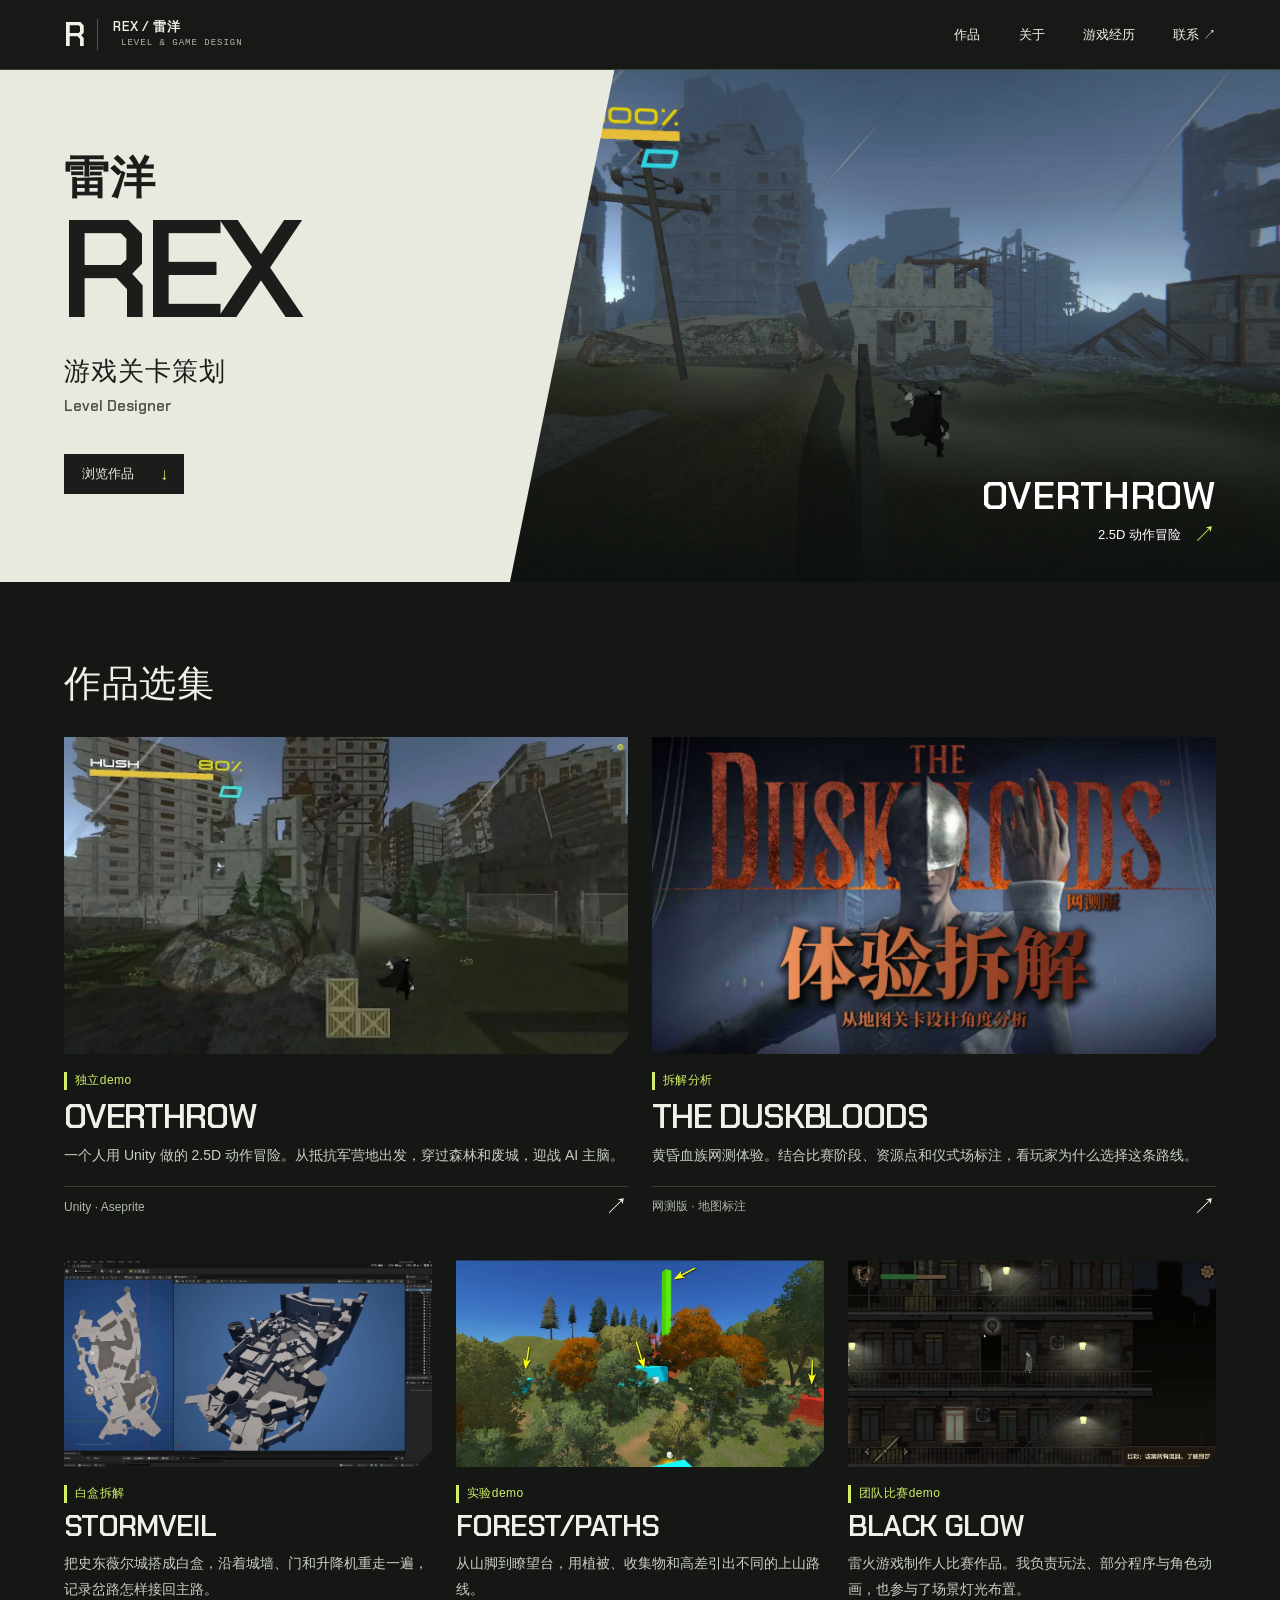
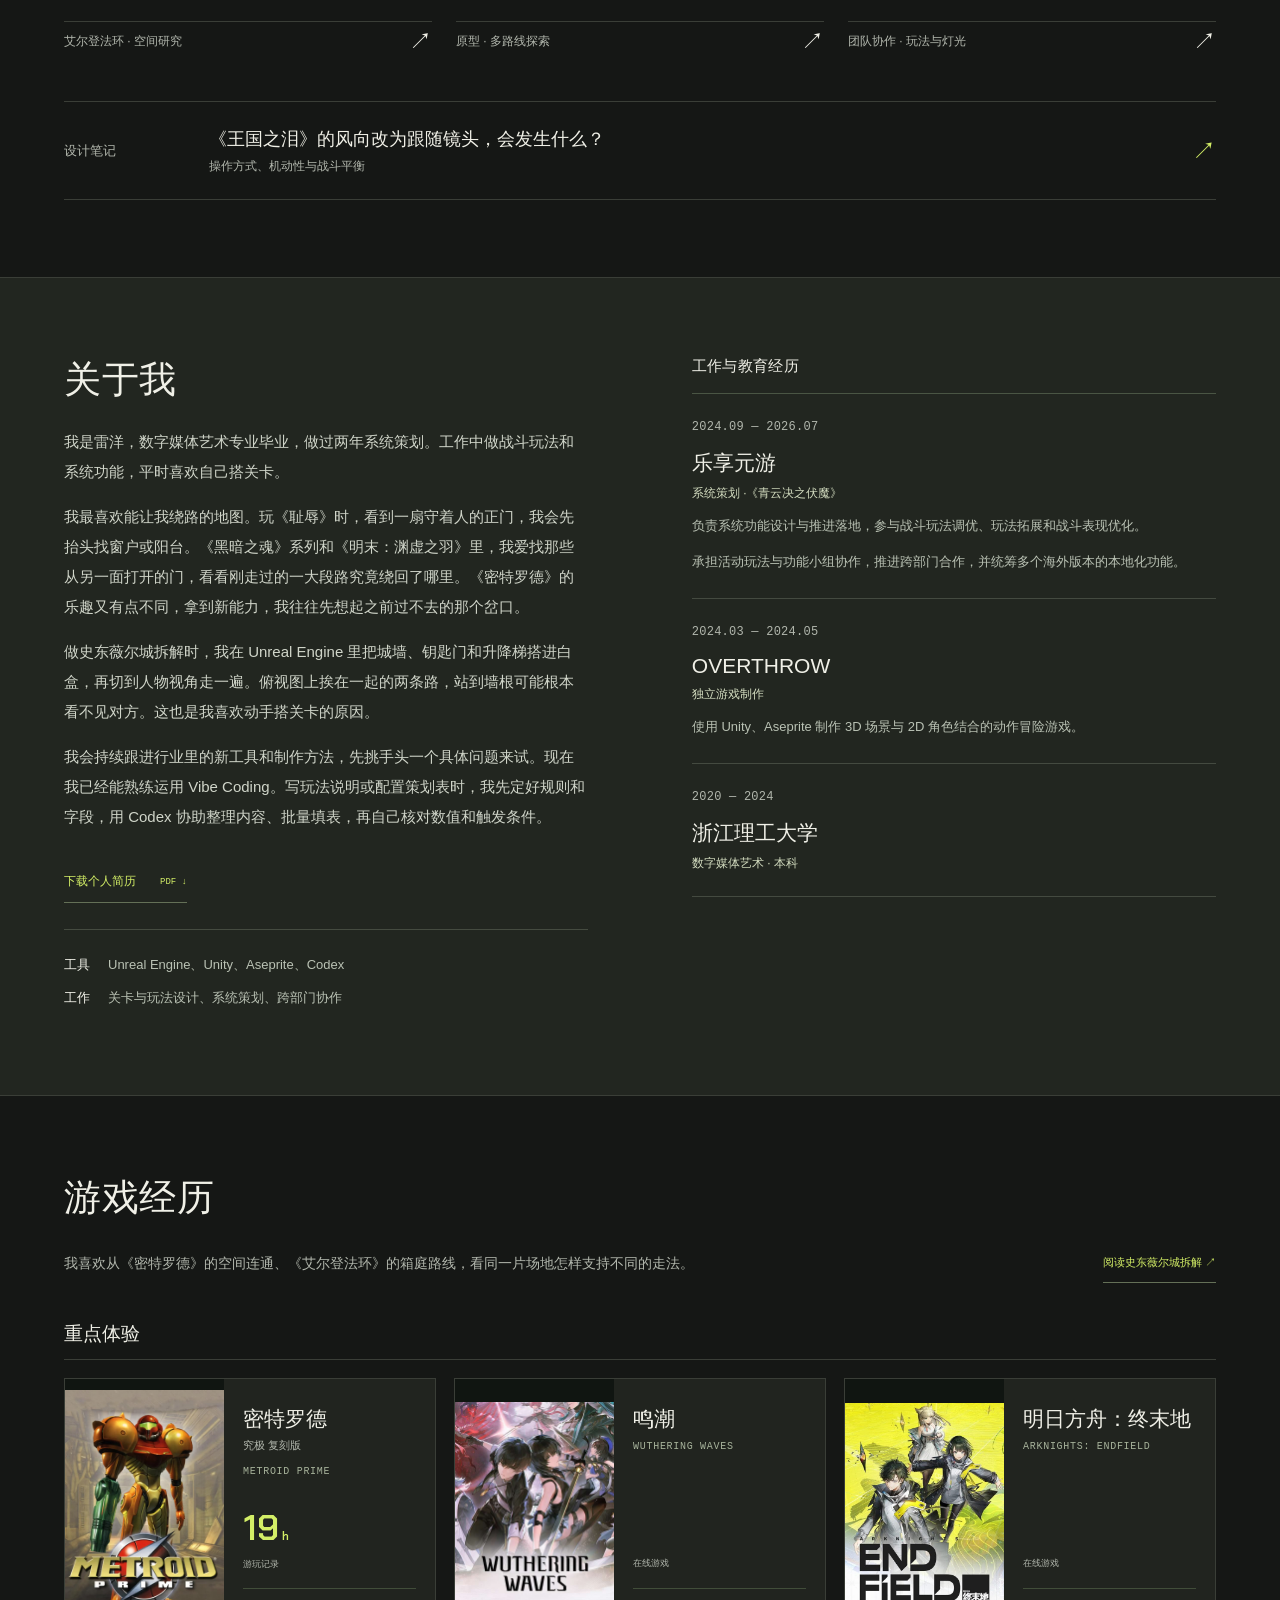
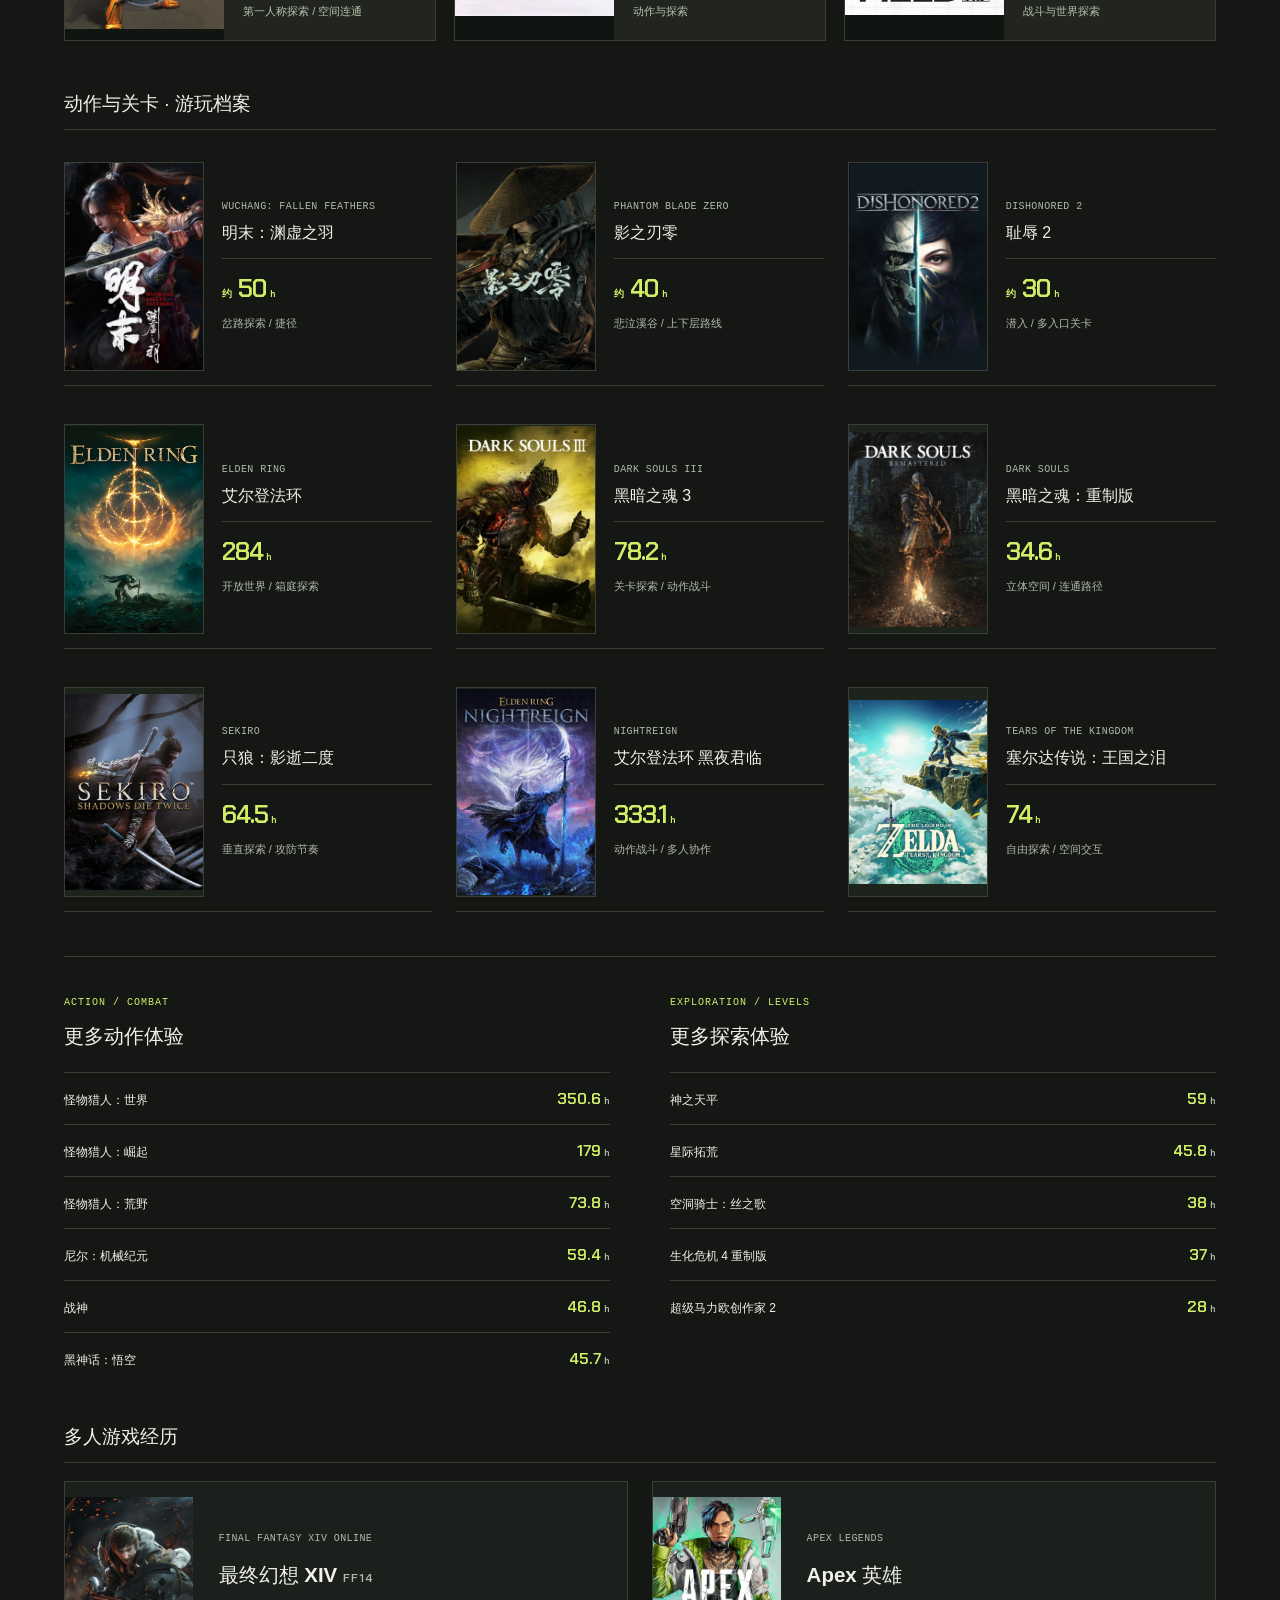
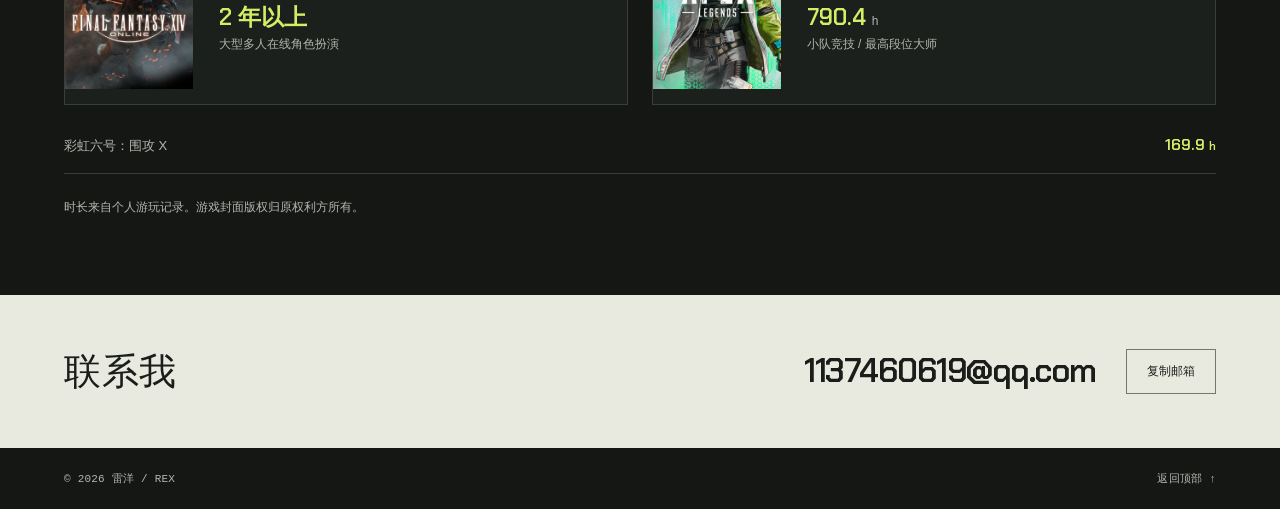
==== commit a044c9da: "Use the updated PDF for the portfolio resume download" ====
--- a/docs/index.html
+++ b/docs/index.html
@@ -80,7 +80,7 @@
     <p>我最喜欢能让我绕路的地图。玩《耻辱》时，看到一扇守着人的正门，我会先抬头找窗户或阳台。《黑暗之魂》系列和《明末：渊虚之羽》里，我爱找那些从另一面打开的门，看看刚走过的一大段路究竟绕回了哪里。《密特罗德》的乐趣又有点不同，拿到新能力，我往往先想起之前过不去的那个岔口。</p>
     <p>做史东薇尔城拆解时，我在 Unreal Engine 里把城墙、钥匙门和升降梯搭进白盒，再切到人物视角走一遍。俯视图上挨在一起的两条路，站到墙根可能根本看不见对方。这也是我喜欢动手搭关卡的原因。</p>
     <p>我会持续跟进行业里的新工具和制作方法，先挑手头一个具体问题来试。现在我已经能熟练运用 Vibe Coding。写玩法说明或配置策划表时，我先定好规则和字段，用 Codex 协助整理内容、批量填表，再自己核对数值和触发条件。</p>
-    <a class="text-link" href="assets/rex-resume.doc" download="雷洋简历.doc">下载个人简历 <span>DOC ↓</span></a>
+    <a class="text-link" href="assets/rex-resume.pdf" download="雷洋-游戏关卡策划-个人简历.pdf">下载个人简历 <span>PDF ↓</span></a>
     <div class="practice-list">
       <p><strong>工具</strong>Unreal Engine、Unity、Aseprite、Codex</p>
       <p><strong>工作</strong>关卡与玩法设计、系统策划、跨部门协作</p>
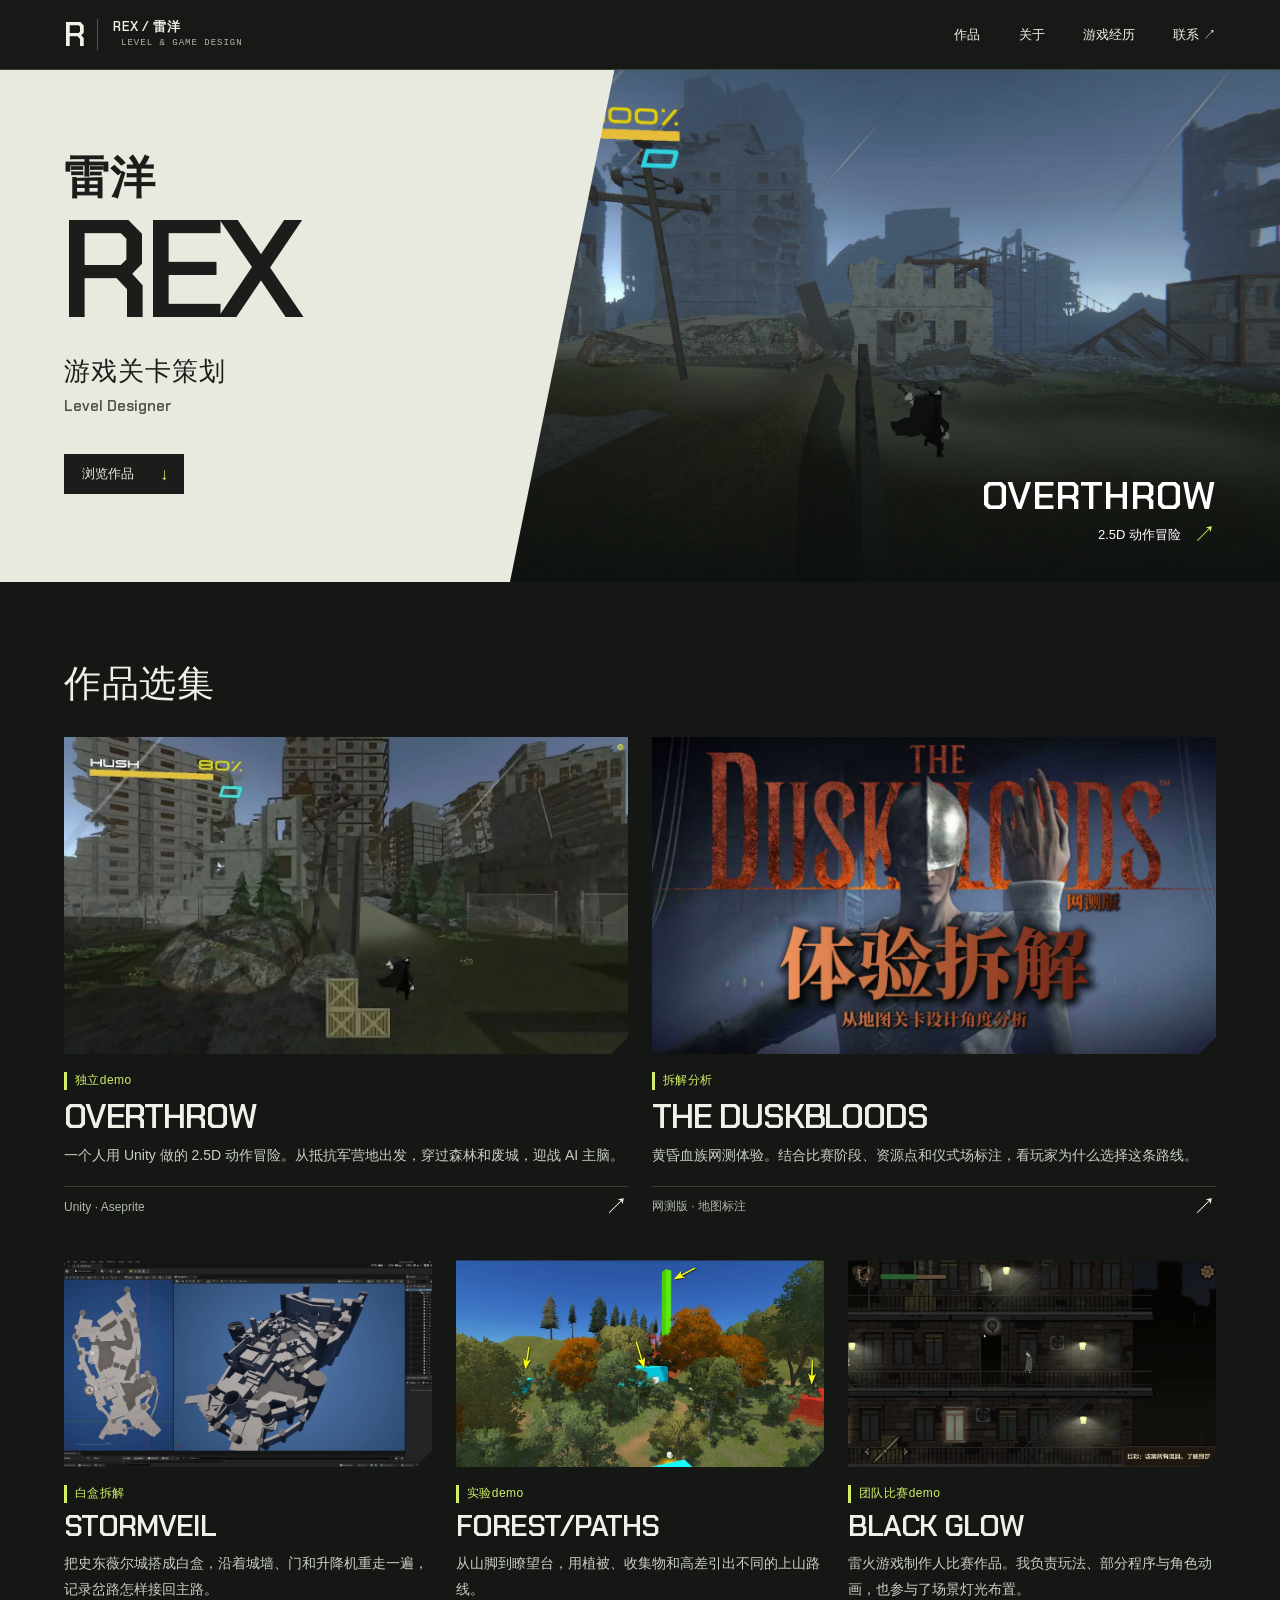
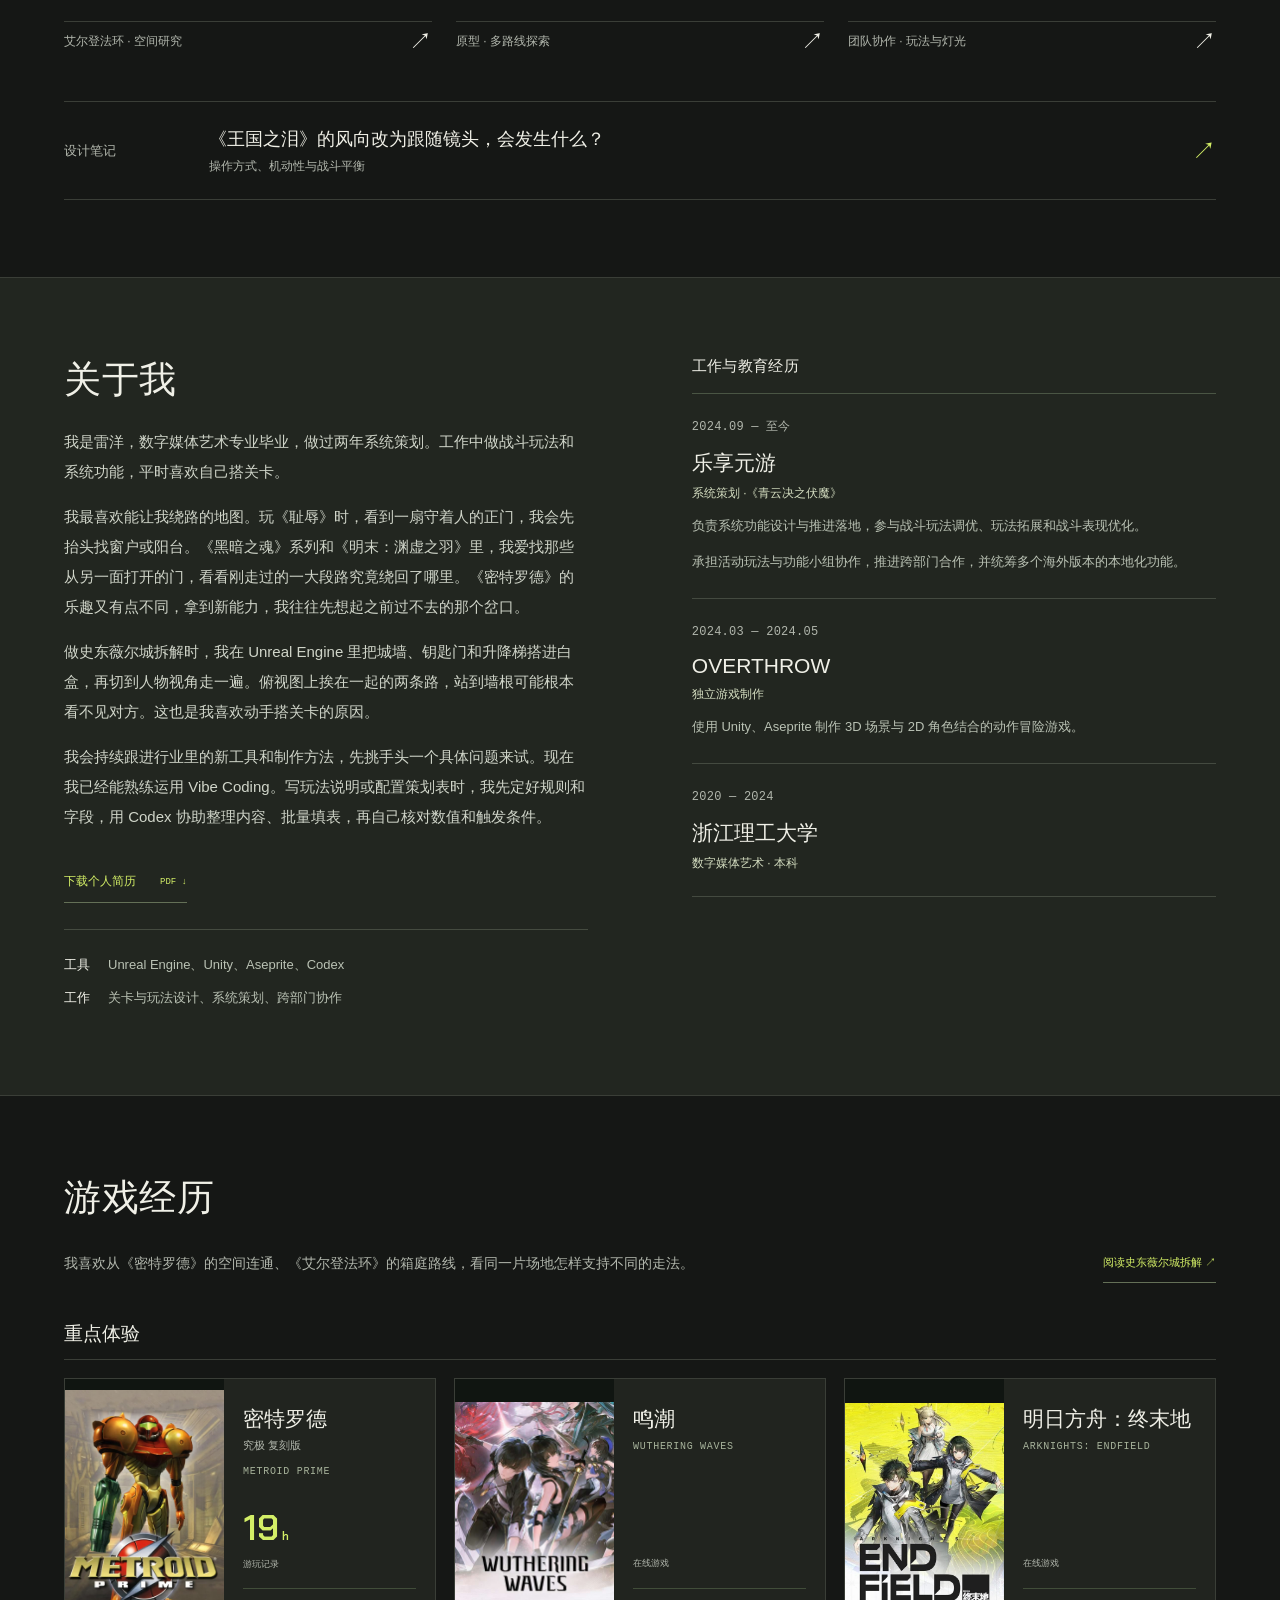
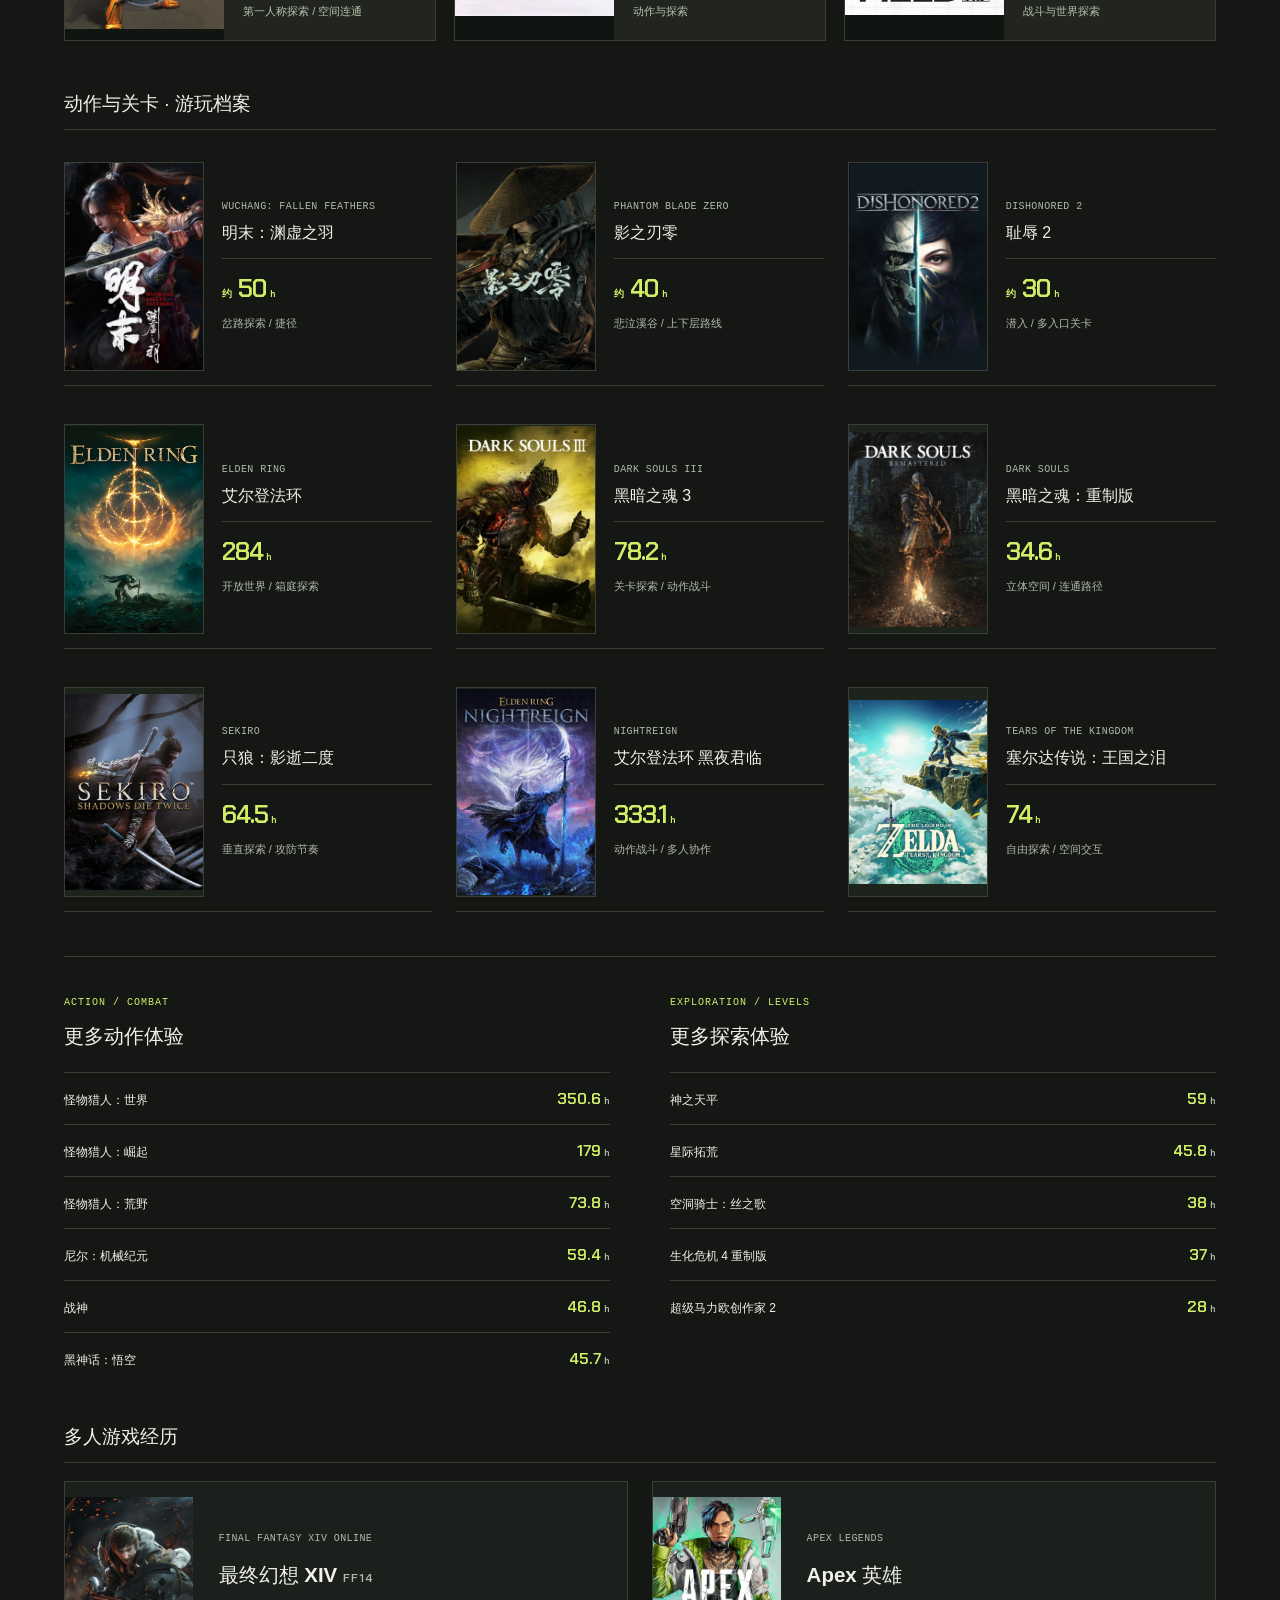
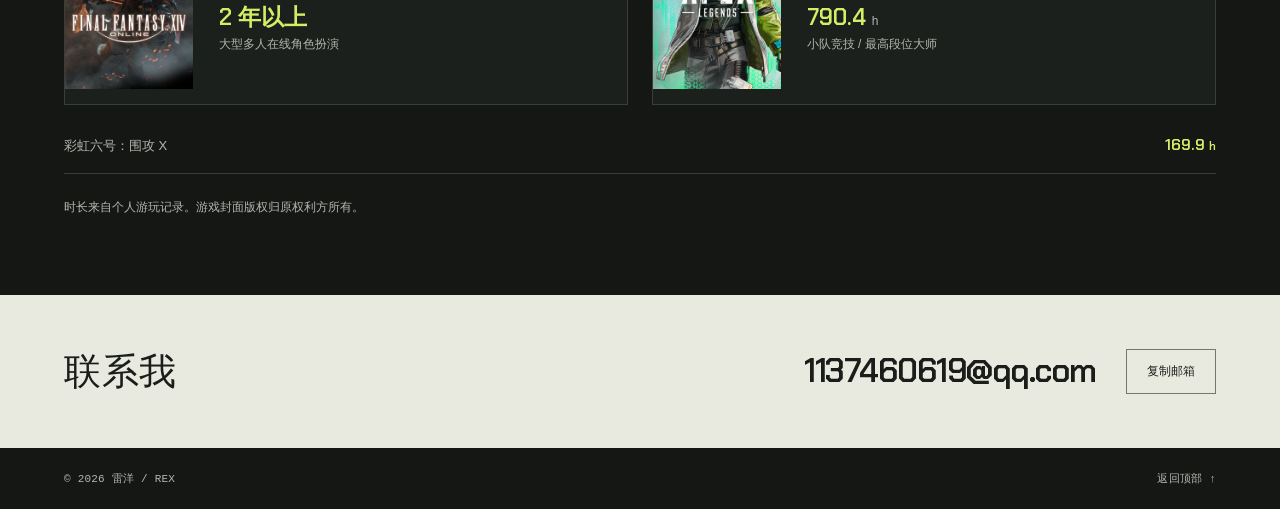
==== commit d4a87bb0: "Show current employment through the present" ====
--- a/docs/index.html
+++ b/docs/index.html
@@ -86,7 +86,7 @@
       <p><strong>工作</strong>关卡与玩法设计、系统策划、跨部门协作</p>
     </div>
   </div>
-<div class="experience"><div class="timeline-title">工作与教育经历</div><article><span class="micro">2024.09 — 2026.07</span><h3>乐享元游</h3><div class="experience-role">系统策划 ·《青云决之伏魔》</div><p>负责系统功能设计与推进落地，参与战斗玩法调优、玩法拓展和战斗表现优化。</p><p>承担活动玩法与功能小组协作，推进跨部门合作，并统筹多个海外版本的本地化功能。</p></article><article><span class="micro">2024.03 — 2024.05</span><h3>OVERTHROW</h3><div class="experience-role">独立游戏制作</div><p>使用 Unity、Aseprite 制作 3D 场景与 2D 角色结合的动作冒险游戏。</p></article><article><span class="micro">2020 — 2024</span><h3>浙江理工大学</h3><div class="experience-role">数字媒体艺术 · 本科</div></article></div></section>
+<div class="experience"><div class="timeline-title">工作与教育经历</div><article><span class="micro">2024.09 — 至今</span><h3>乐享元游</h3><div class="experience-role">系统策划 ·《青云决之伏魔》</div><p>负责系统功能设计与推进落地，参与战斗玩法调优、玩法拓展和战斗表现优化。</p><p>承担活动玩法与功能小组协作，推进跨部门合作，并统筹多个海外版本的本地化功能。</p></article><article><span class="micro">2024.03 — 2024.05</span><h3>OVERTHROW</h3><div class="experience-role">独立游戏制作</div><p>使用 Unity、Aseprite 制作 3D 场景与 2D 角色结合的动作冒险游戏。</p></article><article><span class="micro">2020 — 2024</span><h3>浙江理工大学</h3><div class="experience-role">数字媒体艺术 · 本科</div></article></div></section>
 <section id="games" class="gaming gaming-gallery">
   <div class="section-heading"><h2>游戏经历</h2></div>
   <div class="gaming-intro">
